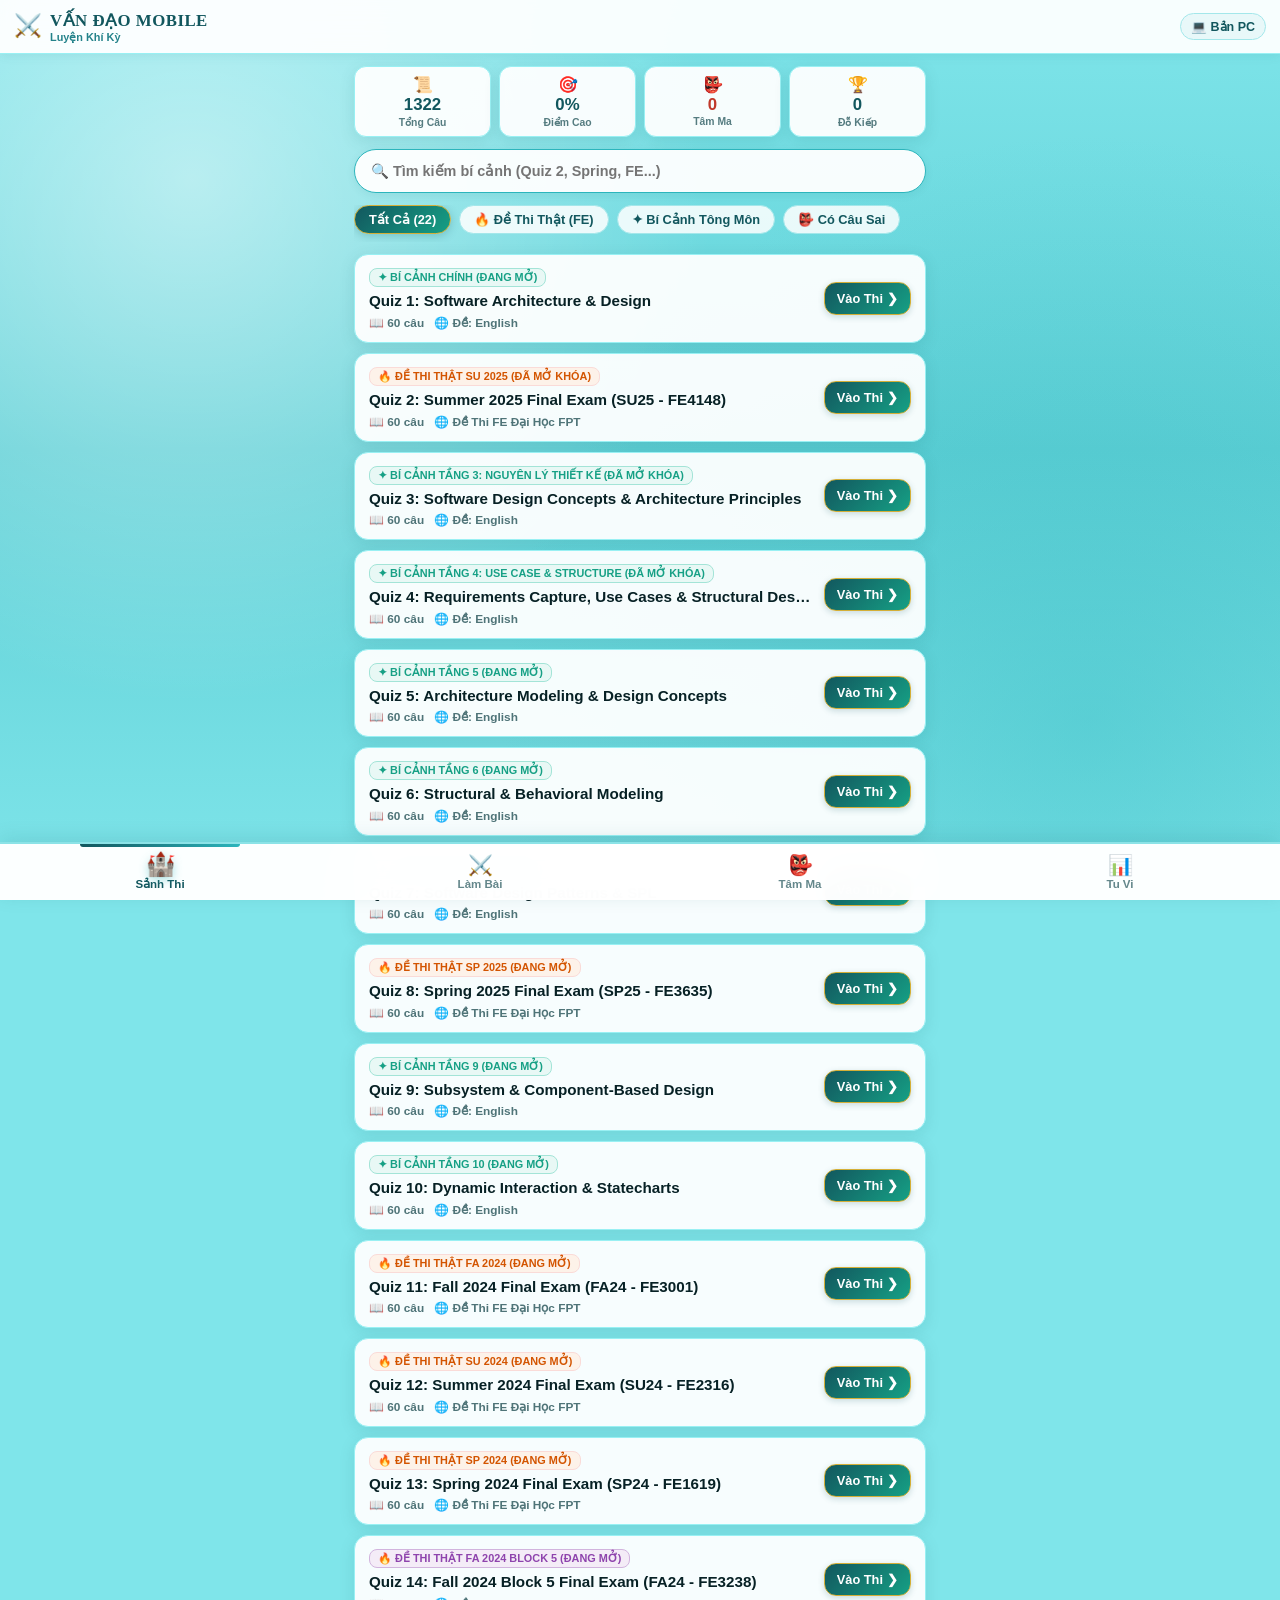
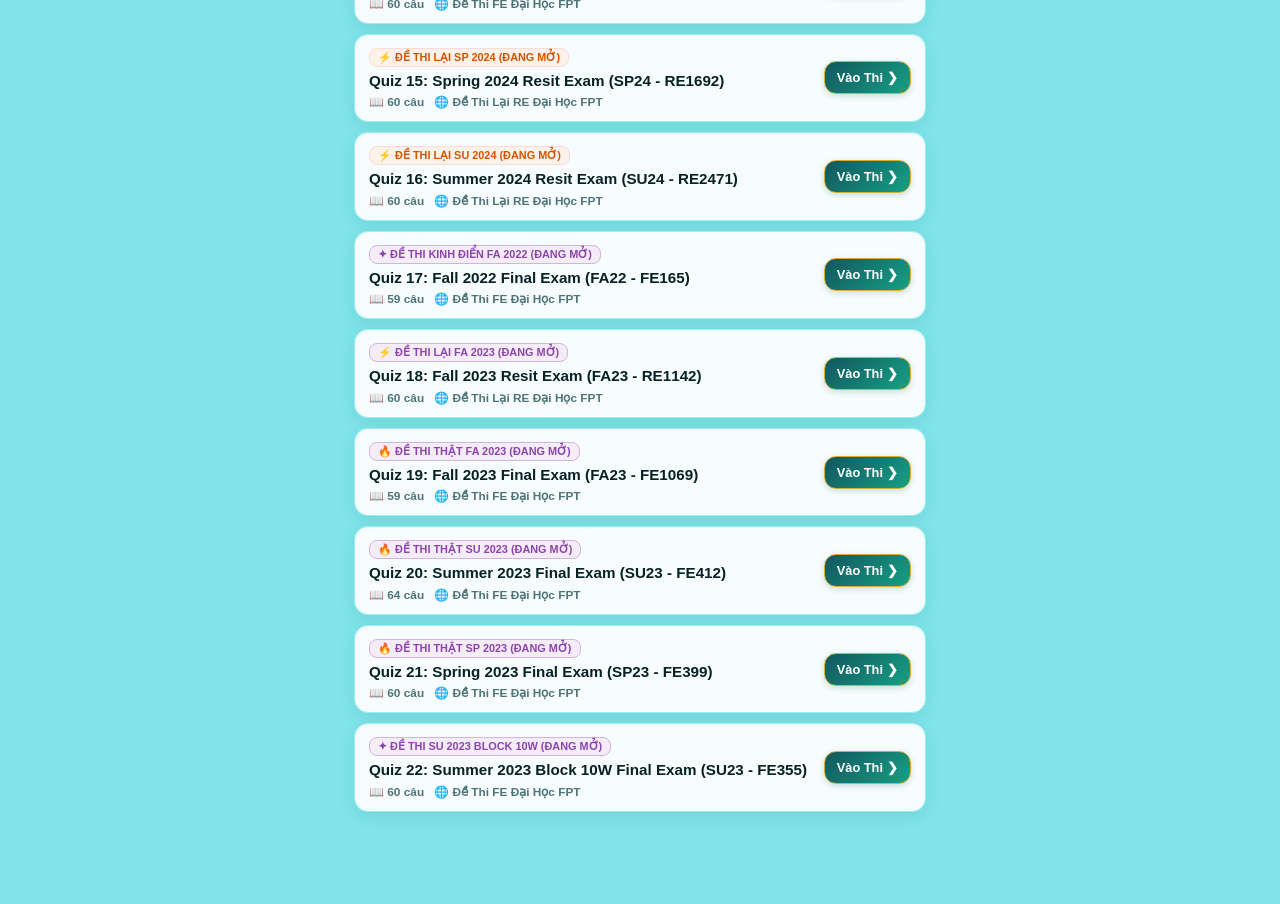
==== mobile.html @ b8ffc0a1 "giao diện cho điện thoại" ====
<!DOCTYPE html>
<html lang="vi">
<head>
  <meta charset="UTF-8">
  <meta name="viewport" content="width=device-width, initial-scale=1.0, maximum-scale=1.0, user-scalable=no, viewport-fit=cover">
  <title>Vấn Đạo Mobile - SWD392 Trắc Nghiệm Tu Tiên</title>
  <link rel="stylesheet" href="mobile.css">
  <link rel="icon" href="data:image/svg+xml,<svg xmlns=%22http://www.w3.org/2000/svg%22 viewBox=%220 0 100 100%22><text y=%22.9em%22 font-size=%2290%22>⚔️</text></svg>">
  <meta name="theme-color" content="#12575e">
  <meta name="apple-mobile-web-app-capable" content="yes">
  <meta name="apple-mobile-web-app-status-bar-style" content="black-translucent">
</head>
<body class="mobile-body">

  <!-- TOP APP BAR -->
  <header class="m-app-bar">
    <div class="m-brand">
      <span class="m-brand-icon">⚔️</span>
      <div>
        <div class="m-brand-text">VẤN ĐẠO MOBILE</div>
        <div class="m-brand-sub" id="m-header-realm">Luyện Khí Kỳ</div>
      </div>
    </div>
    <div class="m-app-actions">
      <a href="index.html" class="m-btn-mini" title="Chuyển sang giao diện máy tính">
        <span>💻</span> Bản PC
      </a>
    </div>
  </header>

  <!-- MAIN CONTAINER -->
  <main class="m-main-container">

    <!-- ===================================================================
         VIEW 1: SẢNH BÍ CẢNH (LOBBY VIEW)
         =================================================================== -->
    <section class="m-view-section active" id="view-lobby">
      
      <!-- Mini Stats Strip -->
      <div class="m-stats-strip">
        <div class="m-stat-chip">
          <div class="m-stat-chip-icon">📜</div>
          <div class="m-stat-chip-val" id="m-stat-total">1322</div>
          <div class="m-stat-chip-lbl">Tổng Câu</div>
        </div>
        <div class="m-stat-chip">
          <div class="m-stat-chip-icon">🎯</div>
          <div class="m-stat-chip-val" id="m-stat-score">0%</div>
          <div class="m-stat-chip-lbl">Điểm Cao</div>
        </div>
        <div class="m-stat-chip">
          <div class="m-stat-chip-icon">👺</div>
          <div class="m-stat-chip-val" id="m-stat-wrong" style="color: #c0392b;">0</div>
          <div class="m-stat-chip-lbl">Tâm Ma</div>
        </div>
        <div class="m-stat-chip">
          <div class="m-stat-chip-icon">🏆</div>
          <div class="m-stat-chip-val" id="m-stat-times">0</div>
          <div class="m-stat-chip-lbl">Đỗ Kiếp</div>
        </div>
      </div>

      <!-- Instant Search Box -->
      <div class="m-search-wrap">
        <input type="search" class="m-search-input" id="m-search-input" placeholder="🔍 Tìm kiếm bí cảnh (Quiz 2, Spring, FE...)">
        <button class="m-search-clear" id="m-search-clear">✕</button>
      </div>

      <!-- Category Filter Chips -->
      <div class="m-filter-chips">
        <button class="m-chip-btn active" data-filter="all">Tất Cả (22)</button>
        <button class="m-chip-btn" data-filter="fe">🔥 Đề Thi Thật (FE)</button>
        <button class="m-chip-btn" data-filter="sect">✦ Bí Cảnh Tông Môn</button>
        <button class="m-chip-btn" data-filter="wrong">👺 Có Câu Sai</button>
      </div>

      <!-- Compact Quiz List Container -->
      <div class="m-quiz-list" id="m-quiz-items-container">
        <!-- Rendered dynamically by mobile_engine.js -->
      </div>

    </section>


    <!-- ===================================================================
         VIEW 2: MÀN HÌNH LÀM BÀI (QUIZ PLAYER)
         =================================================================== -->
    <section class="m-view-section" id="view-quiz">
      
      <!-- Top Status Header -->
      <div class="m-quiz-header">
        <div class="m-quiz-header-top">
          <div class="m-quiz-index" id="m-q-index">
            <span>⚔️</span> Câu 1 / 60
          </div>
          <div style="display: flex; gap: 6px; align-items: center;">
            <span class="m-quiz-timer-pill" id="m-quiz-timer">⏱️ 60:00</span>
            <span class="m-quiz-mode-pill" id="m-quiz-mode-pill">🗡️ Luyện Tập</span>
          </div>
        </div>
        <!-- Progress Bar -->
        <div class="m-progress-wrap">
          <div class="m-progress-fill" id="m-progress-fill"></div>
        </div>
      </div>

      <!-- Tools Bar -->
      <div class="m-question-tools">
        <div class="m-topic-badge" id="m-q-topic">Software Architecture</div>
        <div class="m-tool-actions">
          <button class="m-tool-btn" id="m-btn-flag" onclick="window.toggleMobileFlag()">🚩 Lưu Ý</button>
          <button class="m-tool-btn" id="m-btn-save-wrong" onclick="window.toggleMobileSaveWrong()">👺 Lưu Tâm Ma</button>
          <button class="m-tool-btn" id="m-btn-orig" onclick="window.toggleMobileOrig()" style="display: none;">🖼️ Ảnh</button>
        </div>
      </div>

      <!-- Question Text Card -->
      <div class="m-question-card">
        <div class="m-question-text" id="m-question-text">
          Đang tải dữ liệu câu hỏi thí luyện...
        </div>
        <div class="m-orig-box" id="m-orig-box">
          <img src="" id="m-orig-img" alt="Ảnh đề bài gốc">
        </div>
      </div>

      <!-- Options List -->
      <div class="m-options-list" id="m-options-container">
        <!-- Populated dynamically -->
      </div>

      <!-- Hint Accordion -->
      <div class="m-accordion-card">
        <button class="m-accordion-btn" onclick="window.toggleMobileHint()">
          <span>💡 Tiên Nhân Chỉ Điểm (Gợi Ý)</span>
          <span>▼</span>
        </button>
        <div class="m-accordion-content" id="m-hint-content">
          <p id="m-hint-text">Gợi ý tu luyện sẽ hiển thị tại đây.</p>
        </div>
      </div>

      <!-- Explanation Box -->
      <div class="m-explanation-box" id="m-explanation-box">
        <div class="m-exp-header">
          <strong style="color: var(--m-primary); font-size: 0.9rem;">📜 Tâm Pháp Luận Giải</strong>
          <span class="m-exp-tag correct" id="m-exp-result-tag">✓ Chính Xác</span>
        </div>
        <div style="font-size: 0.88rem; line-height: 1.5; color: #12575e; margin-bottom: 8px;">
          <strong>Tóm tắt:</strong> <span id="m-exp-summary"></span>
        </div>
        <div style="font-size: 0.82rem; color: #333; margin-bottom: 6px;">
          <strong>Khái niệm cốt lõi:</strong> <span id="m-exp-core"></span>
        </div>
        <div style="font-size: 0.82rem; color: #1e8449; margin-bottom: 6px;">
          <strong>Vì sao đúng:</strong> <span id="m-exp-why-correct"></span>
        </div>
        <div style="font-size: 0.82rem; color: #c0392b; margin-top: 8px; border-top: 1px dashed #fadbd8; padding-top: 6px;">
          <strong>Phân tích phương án sai:</strong>
          <div id="m-exp-wrong-breakdown" style="margin-top: 4px;"></div>
        </div>
      </div>

      <!-- Bottom Nav inside Quiz -->
      <div class="m-quiz-bottom-bar">
        <button class="m-btn-nav" id="m-btn-prev" onclick="window.mobilePrevQuestion()">
          ❮ Trước
        </button>
        <button class="m-btn-nav m-btn-palette" id="m-btn-palette-open" onclick="window.openPaletteSheet()">
          🧭 1/60
        </button>
        <button class="m-btn-nav primary" id="m-btn-next" onclick="window.mobileNextQuestion()">
          Tiếp ❯
        </button>
      </div>

    </section>


    <!-- ===================================================================
         VIEW 3: TÂM MA LỤC (WRONG QUESTIONS HUB)
         =================================================================== -->
    <section class="m-view-section" id="view-wrong">
      
      <div class="m-wrong-hero">
        <div class="m-wrong-hero-top">
          <div style="font-size: 1.05rem; font-weight: 900; color: #c0392b; display: flex; align-items: center; gap: 6px;">
            <span>👺</span> TÂM MA LỤC
          </div>
          <span class="m-wrong-count-tag" id="m-wrong-tab-count">0 câu</span>
        </div>
        <p style="font-size: 0.82rem; color: #641e16; line-height: 1.45; margin-bottom: 12px;">
          Nơi lưu giữ các câu hỏi Đạo hữu từng trả lời sai. Hãy luyện tập lại để hóa giải tâm ma trước ngày vượt ải FE!
        </p>
        <div class="m-wrong-actions-strip">
          <button class="m-btn-nav primary" style="background: linear-gradient(135deg, #c0392b, #962d22); border-color: #f5b7b1; font-size: 0.82rem;" onclick="window.startWrongReviewMobile()">
            🗡️ Luyện Lại Câu Sai
          </button>
          <button class="m-btn-nav" style="border-color: #fadbd8; color: #c0392b; font-size: 0.82rem; flex: 0.8;" onclick="window.clearAllWrongMobile()">
            🗑️ Làm Mới
          </button>
        </div>
      </div>

      <!-- Wrong Questions List -->
      <div id="m-wrong-cards-list">
        <!-- Populated dynamically -->
      </div>

    </section>


    <!-- ===================================================================
         VIEW 4: TU VI & CÀI ĐẶT (PROFILE VIEW)
         =================================================================== -->
    <section class="m-view-section" id="view-profile">
      
      <!-- Realm Card -->
      <div class="m-profile-card">
        <div class="m-realm-icon">⚡</div>
        <div class="m-realm-name" id="m-profile-realm-name">Luyện Khí Kỳ</div>
        <p style="font-size: 0.85rem; color: #5a7b7e; margin-top: 4px;" id="m-profile-realm-desc">
          Mới bước chân vào tiên đạo SWD392
        </p>
        <div style="display: flex; justify-content: center; gap: 20px; margin-top: 14px; border-top: 1px dashed rgba(212, 175, 55, 0.4); padding-top: 12px;">
          <div>
            <div style="font-size: 1.25rem; font-weight: 900; color: var(--m-primary);" id="m-profile-highest-score">0%</div>
            <div style="font-size: 0.72rem; color: #7f8c8d; font-weight: 700;">TỶ LỆ CAO NHẤT</div>
          </div>
          <div>
            <div style="font-size: 1.25rem; font-weight: 900; color: var(--m-primary);" id="m-profile-times">0</div>
            <div style="font-size: 0.72rem; color: #7f8c8d; font-weight: 700;">SỐ LẦN ĐỖ KIẾP</div>
          </div>
        </div>
      </div>

      <!-- Settings Card -->
      <div class="m-settings-card">
        <div style="font-weight: 800; font-size: 0.95rem; color: var(--m-primary-dark); margin-bottom: 8px;">
          ⚙️ Tiên Âm & Cài Đặt
        </div>

        <div class="m-setting-row">
          <div class="m-setting-label">🎵 Nhạc Nền Lan Đình Tự</div>
          <label class="m-switch">
            <input type="checkbox" id="m-toggle-bgm" onchange="window.toggleMobileBgm(this)">
            <span class="m-slider"></span>
          </label>
        </div>

        <div class="m-setting-row">
          <div class="m-setting-label">⚔️ Âm Hiệu Kiếm Khí & Keng</div>
          <label class="m-switch">
            <input type="checkbox" id="m-toggle-sfx" checked onchange="window.toggleMobileSfx(this)">
            <span class="m-slider"></span>
          </label>
        </div>

        <div class="m-setting-row">
          <div class="m-setting-label">💻 Chuyển Giao Diện Máy Tính</div>
          <a href="index.html" class="m-btn-mini" style="text-decoration: none;">
            Mở Bản PC ➔
          </a>
        </div>
      </div>

      <div style="text-align: center; padding: 16px 10px; font-size: 0.76rem; color: #64878b;">
        VẤN ĐẠO KIẾM CÁC • SWD392 QUIZ TU TIÊN<br>
        22 Bí Cảnh • 1322 Câu Hỏi Chuẩn COMET & UML Diagrams
      </div>

    </section>

  </main>


  <!-- ===================================================================
       BOTTOM APP NAVIGATION BAR (THANH ĐIỀU HƯỚNG ĐÁY)
       =================================================================== -->
  <nav class="m-bottom-nav">
    <button class="m-nav-item active" data-tab="lobby" onclick="window.switchTab('lobby')">
      <span class="m-nav-icon">🏰</span>
      <span class="m-nav-label">Sảnh Thi</span>
    </button>
    <button class="m-nav-item" data-tab="quiz" onclick="window.switchTab('quiz')">
      <span class="m-nav-icon">⚔️</span>
      <span class="m-nav-label">Làm Bài</span>
    </button>
    <button class="m-nav-item" data-tab="wrong" onclick="window.switchTab('wrong')">
      <span class="m-nav-icon">👺</span>
      <span class="m-nav-label">Tâm Ma</span>
      <span class="m-nav-badge m-nav-badge-wrong" style="display: none;">0</span>
    </button>
    <button class="m-nav-item" data-tab="profile" onclick="window.switchTab('profile')">
      <span class="m-nav-icon">📊</span>
      <span class="m-nav-label">Tu Vi</span>
    </button>
  </nav>


  <!-- ===================================================================
       DRAWER 1: ACTION SHEET (CHỌN CHẾ ĐỘ THI)
       =================================================================== -->
  <div class="m-sheet-overlay" id="sheet-quiz-action" onclick="if(event.target===this) window.closeSheet('sheet-quiz-action')">
    <div class="m-bottom-sheet">
      <div class="m-sheet-handle"></div>
      <div class="m-sheet-header">
        <div class="m-sheet-title" id="sheet-quiz-title">Quiz Title</div>
        <button class="m-sheet-close" onclick="window.closeSheet('sheet-quiz-action')">✕</button>
      </div>
      <p style="font-size: 0.85rem; color: #557c80; line-height: 1.45;" id="sheet-quiz-desc">
        Mô tả bí cảnh
      </p>

      <div class="m-action-btn-list">
        <button class="m-action-btn practice" onclick="window.startMobileQuiz('practice')">
          <span>🗡️ Tự Do Ngộ Đạo</span>
          <small style="color: #16a085;">Gợi ý & giải thích ➔</small>
        </button>
        <button class="m-action-btn exam" onclick="window.startMobileQuiz('exam')">
          <span>⏳ Thi Thử Tông Môn</span>
          <small style="color: #d4af37;">Bấm giờ 60p ➔</small>
        </button>
        <button class="m-action-btn answers" onclick="window.startMobileQuiz('answers')">
          <span>👁️ Xem Trước Toàn Bộ Đáp Án</span>
          <small style="color: #2cb5bc;">Tra cứu bí kíp ➔</small>
        </button>
      </div>
    </div>
  </div>


  <!-- ===================================================================
       DRAWER 2: BÁT QUÁI TRẬN ĐỒ (QUESTION PALETTE SHEET)
       =================================================================== -->
  <div class="m-sheet-overlay" id="sheet-palette" onclick="if(event.target===this) window.closeSheet('sheet-palette')">
    <div class="m-bottom-sheet">
      <div class="m-sheet-handle"></div>
      <div class="m-sheet-header">
        <div class="m-sheet-title">🧭 Bát Quái Trận Đồ (Chọn Câu)</div>
        <button class="m-sheet-close" onclick="window.closeSheet('sheet-palette')">✕</button>
      </div>
      
      <div style="display: flex; gap: 8px; justify-content: center; font-size: 0.74rem; font-weight: 700; margin-bottom: 12px; color: #557c80;">
        <span>🟢 Đúng</span> • <span>🔴 Sai</span> • <span>🔵 Đã chọn</span> • <span>🟠 Lưu ý</span>
      </div>

      <div class="m-palette-grid" id="m-palette-grid">
        <!-- Numbered buttons populated dynamically -->
      </div>

      <button class="m-btn-nav submit-btn" style="width: 100%; height: 48px; border-radius: 24px;" onclick="window.closeSheet('sheet-palette'); if(confirm('Đạo hữu có chắc chắn nộp bài thi?')) finishMobileQuiz();">
        ⚔️ Nộp Bài Thí Luyện
      </button>
    </div>
  </div>


  <!-- ===================================================================
       DRAWER 3: BẢNG VÀNG THÀNH TÍCH (RESULT SHEET)
       =================================================================== -->
  <div class="m-sheet-overlay" id="sheet-result" onclick="if(event.target===this) window.closeSheet('sheet-result')">
    <div class="m-bottom-sheet" style="text-align: center;">
      <div class="m-sheet-handle"></div>
      <div style="font-size: 2.2rem; margin-bottom: 4px;">🎉</div>
      <div class="m-sheet-title" style="font-size: 1.3rem;">BẢNG VÀNG ĐỖ KIẾP</div>
      
      <div style="margin: 16px auto; width: 110px; height: 110px; border-radius: 50%; background: linear-gradient(135deg, #e8f8f5, #d1f2eb); border: 3px solid #16a085; display: flex; flex-direction: column; justify-content: center; align-items: center; box-shadow: 0 4px 16px rgba(22, 160, 133, 0.3);">
        <div style="font-size: 1.8rem; font-weight: 900; color: #0e6251;" id="m-result-score-val">100%</div>
        <div style="font-size: 0.72rem; font-weight: 800; color: #16a085;">TỶ LỆ ĐÚNG</div>
      </div>

      <div style="font-size: 1.05rem; font-weight: 800; color: var(--m-primary-dark); margin-bottom: 4px;" id="m-result-score-text">
        Đúng 60 / 60 câu
      </div>
      <div style="font-size: 0.95rem; font-weight: 900; color: #d4af37;" id="m-result-realm-title">
        Độ Kiếp Phi Thăng
      </div>
      <p style="font-size: 0.82rem; color: #557c80; margin: 6px auto 16px; max-width: 320px;" id="m-result-realm-desc">
        Chúc mừng Đạo hữu đã thông hiểu đạo pháp!
      </p>

      <div style="display: flex; gap: 8px;">
        <button class="m-btn-nav primary" onclick="window.closeSheet('sheet-result'); launchQuiz(activeQuizId, activeMode);">
          🔄 Thi Lại
        </button>
        <button class="m-btn-nav" onclick="window.closeSheet('sheet-result'); switchTab('lobby');">
          🏰 Về Sảnh
        </button>
      </div>
    </div>
  </div>


  <!-- SCRIPTS & DATA LOADING -->
  <script src="sword_audio.js"></script>
  <script src="wrong_manager.js"></script>
  <script src="quiz_catalog.js"></script>
  
  <!-- All 22 Quiz Data -->
  <script src="quiz1_data.js"></script>
  <script src="quiz2_data.js"></script>
  <script src="quiz3_data.js"></script>
  <script src="quiz4_data.js"></script>
  <script src="quiz5_data.js"></script>
  <script src="quiz6_data.js"></script>
  <script src="quiz7_data.js"></script>
  <script src="quiz8_data.js"></script>
  <script src="quiz9_data.js"></script>
  <script src="quiz10_data.js"></script>
  <script src="quiz11_data.js"></script>
  <script src="quiz12_data.js"></script>
  <script src="quiz13_data.js"></script>
  <script src="quiz14_data.js"></script>
  <script src="quiz15_data.js"></script>
  <script src="quiz16_data.js"></script>
  <script src="quiz17_data.js"></script>
  <script src="quiz18_data.js"></script>
  <script src="quiz19_data.js"></script>
  <script src="quiz20_data.js"></script>
  <script src="quiz21_data.js"></script>
  <script src="quiz22_data.js"></script>

  <!-- Mobile Engine -->
  <script src="mobile_engine.js"></script>

</body>
</html>
---- mobile.css ----
/* ===================================================================
   VẤN ĐẠO KIẾM CÁC - GIAO DIỆN MOBILE CHUYÊN BIỆT (MOBILE NATIVE-LIKE UI)
   Tối ưu hóa ngón tay cái, tinh gọn, siêu mượt, chuẩn PWA UX
   =================================================================== */

:root {
  --m-primary: #12575e;
  --m-primary-light: #2cb5bc;
  --m-primary-dark: #072125;
  --m-accent-gold: #d4af37;
  --m-jade: #16a085;
  --m-wrong: #e74c3c;
  --m-wrong-bg: #fff5f5;
  --m-correct: #27ae60;
  --m-correct-bg: #f0faf5;
  --m-card-bg: rgba(255, 255, 255, 0.94);
  --m-card-border: #99f0f3;
  --m-shadow: 0 4px 16px rgba(18, 87, 94, 0.12);
  --m-safe-bottom: max(12px, env(safe-area-inset-bottom));
}

* {
  box-sizing: border-box;
  margin: 0;
  padding: 0;
  -webkit-tap-highlight-color: transparent;
}

body.mobile-body {
  font-family: -apple-system, BlinkMacSystemFont, "Segoe UI", Roboto, "Helvetica Neue", Arial, sans-serif;
  background: #7FE5EA;
  background-image: 
    radial-gradient(circle at 15% 20%, rgba(255, 255, 255, 0.5) 0%, transparent 40%),
    radial-gradient(circle at 85% 80%, rgba(44, 181, 188, 0.35) 0%, transparent 45%),
    linear-gradient(180deg, #7FE5EA 0%, #5fd0d6 50%, #7FE5EA 100%);
  background-attachment: fixed;
  color: #0d2b30;
  min-height: 100vh;
  padding-bottom: 80px; /* Chừa chỗ cho Bottom Nav */
  user-select: none;
  -webkit-user-select: none;
  overflow-x: hidden;
}

/* ===================================================================
   TOP APP BAR (THANH TIÊU ĐỀ MOBILE)
   =================================================================== */
.m-app-bar {
  position: sticky;
  top: 0;
  left: 0;
  right: 0;
  height: 54px;
  background: rgba(255, 255, 255, 0.94);
  backdrop-filter: blur(14px);
  -webkit-backdrop-filter: blur(14px);
  border-bottom: 1.5px solid var(--m-card-border);
  display: flex;
  justify-content: space-between;
  align-items: center;
  padding: 0 14px;
  z-index: 900;
  box-shadow: 0 2px 10px rgba(18, 87, 94, 0.08);
}

.m-brand {
  display: flex;
  align-items: center;
  gap: 8px;
}

.m-brand-icon {
  font-size: 1.4rem;
  line-height: 1;
}

.m-brand-text {
  font-family: "Georgia", serif;
  font-size: 1.05rem;
  font-weight: 800;
  color: var(--m-primary);
  letter-spacing: 0.5px;
}

.m-brand-sub {
  font-size: 0.68rem;
  color: #24828a;
  font-weight: 700;
}

.m-app-actions {
  display: flex;
  align-items: center;
  gap: 8px;
}

.m-btn-mini {
  background: #e8f8f9;
  border: 1px solid #a3e7ea;
  border-radius: 20px;
  padding: 5px 10px;
  font-size: 0.78rem;
  font-weight: 700;
  color: var(--m-primary);
  display: inline-flex;
  align-items: center;
  gap: 4px;
  cursor: pointer;
  text-decoration: none;
}

.m-btn-mini:active {
  transform: scale(0.96);
  background: #d1f2f4;
}

/* ===================================================================
   BOTTOM APP NAVIGATION (THANH ĐIỀU HƯỚNG ĐÁY)
   =================================================================== */
.m-bottom-nav {
  position: fixed;
  bottom: 0;
  left: 0;
  right: 0;
  height: calc(58px + env(safe-area-inset-bottom, 0px));
  padding-bottom: env(safe-area-inset-bottom, 0px);
  background: rgba(255, 255, 255, 0.98);
  backdrop-filter: blur(16px);
  -webkit-backdrop-filter: blur(16px);
  border-top: 2px solid #8be3e7;
  display: grid;
  grid-template-columns: repeat(4, 1fr);
  z-index: 1000;
  box-shadow: 0 -4px 18px rgba(18, 87, 94, 0.12);
}

.m-nav-item {
  display: flex;
  flex-direction: column;
  justify-content: center;
  align-items: center;
  gap: 3px;
  background: none;
  border: none;
  color: #64878b;
  font-size: 0.72rem;
  font-weight: 700;
  cursor: pointer;
  transition: all 0.2s ease;
  position: relative;
  text-decoration: none;
}

.m-nav-item .m-nav-icon {
  font-size: 1.25rem;
  line-height: 1;
  transition: transform 0.2s ease;
}

.m-nav-item.active {
  color: var(--m-primary);
}

.m-nav-item.active .m-nav-icon {
  transform: scale(1.18);
  filter: drop-shadow(0 2px 4px rgba(44, 181, 188, 0.4));
}

.m-nav-item.active::after {
  content: "";
  position: absolute;
  top: 0;
  left: 25%;
  right: 25%;
  height: 3px;
  background: linear-gradient(90deg, #12575e, #2cb5bc);
  border-radius: 0 0 3px 3px;
}

.m-nav-badge {
  position: absolute;
  top: 4px;
  right: calc(50% - 18px);
  background: var(--m-wrong);
  color: #fff;
  font-size: 0.65rem;
  font-weight: 900;
  padding: 1px 5px;
  border-radius: 10px;
  line-height: 1.2;
}

/* ===================================================================
   MAIN CONTENT WRAPPER & TAB SWITCHING
   =================================================================== */
.m-main-container {
  padding: 12px 14px;
  max-width: 600px;
  margin: 0 auto;
}

.m-view-section {
  display: none;
}

.m-view-section.active {
  display: block;
  animation: mFadeIn 0.25s ease-out;
}

@keyframes mFadeIn {
  from { opacity: 0; transform: translateY(6px); }
  to { opacity: 1; transform: translateY(0); }
}

/* ===================================================================
   TAB 1: SẢNH BÍ CẢNH (LOBBY VIEW)
   =================================================================== */

/* Mini Stats Carousel / Board */
.m-stats-strip {
  display: grid;
  grid-template-columns: repeat(4, 1fr);
  gap: 8px;
  margin-bottom: 12px;
}

.m-stat-chip {
  background: var(--m-card-bg);
  border: 1.5px solid var(--m-card-border);
  border-radius: 12px;
  padding: 8px 4px;
  text-align: center;
  box-shadow: var(--m-shadow);
}

.m-stat-chip-icon {
  font-size: 1rem;
  margin-bottom: 2px;
}

.m-stat-chip-val {
  font-size: 1.05rem;
  font-weight: 900;
  color: var(--m-primary);
  line-height: 1.1;
}

.m-stat-chip-lbl {
  font-size: 0.65rem;
  font-weight: 700;
  color: #557c80;
  margin-top: 2px;
}

/* Instant Search Input */
.m-search-wrap {
  position: relative;
  margin-bottom: 12px;
}

.m-search-input {
  width: 100%;
  height: 44px;
  background: rgba(255, 255, 255, 0.95);
  border: 1.5px solid var(--m-primary-light);
  border-radius: 22px;
  padding: 0 40px 0 16px;
  font-size: 0.9rem;
  color: var(--m-primary-dark);
  font-weight: 600;
  outline: none;
  box-shadow: 0 2px 8px rgba(18, 87, 94, 0.08);
  transition: all 0.2s ease;
}

.m-search-input:focus {
  border-color: var(--m-primary);
  box-shadow: 0 0 12px rgba(44, 181, 188, 0.35);
  background: #fff;
}

.m-search-clear {
  position: absolute;
  right: 12px;
  top: 50%;
  transform: translateY(-50%);
  background: none;
  border: none;
  font-size: 1.1rem;
  color: #88a7aa;
  cursor: pointer;
  display: none;
}

/* Horizontal Filter Chips */
.m-filter-chips {
  display: flex;
  gap: 8px;
  overflow-x: auto;
  padding-bottom: 8px;
  margin-bottom: 12px;
  scrollbar-width: none;
  -webkit-overflow-scrolling: touch;
}

.m-filter-chips::-webkit-scrollbar {
  display: none;
}

.m-chip-btn {
  white-space: nowrap;
  background: rgba(255, 255, 255, 0.85);
  border: 1.5px solid #a3e7ea;
  border-radius: 18px;
  padding: 6px 14px;
  font-size: 0.8rem;
  font-weight: 800;
  color: var(--m-primary);
  cursor: pointer;
  transition: all 0.2s ease;
  flex-shrink: 0;
}

.m-chip-btn.active {
  background: linear-gradient(135deg, #12575e, #16a085);
  color: #fff;
  border-color: var(--m-accent-gold);
  box-shadow: 0 2px 8px rgba(18, 87, 94, 0.25);
}

/* Compact Quiz List */
.m-quiz-list {
  display: flex;
  flex-direction: column;
  gap: 10px;
}

.m-quiz-item {
  background: var(--m-card-bg);
  border: 1.5px solid var(--m-card-border);
  border-radius: 14px;
  padding: 12px 14px;
  display: flex;
  justify-content: space-between;
  align-items: center;
  gap: 10px;
  box-shadow: var(--m-shadow);
  cursor: pointer;
  transition: all 0.2s ease;
}

.m-quiz-item:active {
  transform: scale(0.985);
  background: #f4fbfb;
}

.m-quiz-item-left {
  flex: 1;
  min-width: 0;
}

.m-quiz-item-badge {
  display: inline-flex;
  align-items: center;
  gap: 4px;
  font-size: 0.68rem;
  font-weight: 800;
  padding: 2px 8px;
  border-radius: 8px;
  margin-bottom: 4px;
}

.m-quiz-item-badge.orange {
  background: #fdf2e9;
  color: #d35400;
  border: 1px solid #fadbd8;
}

.m-quiz-item-badge.teal {
  background: #e8f8f5;
  color: #16a085;
  border: 1px solid #a3e4d7;
}

.m-quiz-item-badge.purple {
  background: #f4ecf7;
  color: #8e44ad;
  border: 1px solid #d2b4de;
}

.m-quiz-item-title {
  font-size: 0.95rem;
  font-weight: 800;
  color: var(--m-primary-dark);
  line-height: 1.35;
  margin-bottom: 4px;
  white-space: nowrap;
  overflow: hidden;
  text-overflow: ellipsis;
}

.m-quiz-item-meta {
  display: flex;
  align-items: center;
  gap: 10px;
  font-size: 0.74rem;
  color: #4f7478;
  font-weight: 700;
}

.m-quiz-item-btn {
  background: linear-gradient(135deg, #12575e, #16a085);
  color: #fff;
  border: 1px solid var(--m-accent-gold);
  border-radius: 12px;
  padding: 8px 12px;
  font-size: 0.8rem;
  font-weight: 800;
  white-space: nowrap;
  display: flex;
  align-items: center;
  gap: 4px;
  box-shadow: 0 2px 6px rgba(18, 87, 94, 0.2);
}

/* ===================================================================
   TAB 2: MÀN HÌNH LÀM BÀI (MOBILE QUIZ PLAYER)
   =================================================================== */

/* Top Player Status */
.m-quiz-header {
  background: var(--m-card-bg);
  border: 1.5px solid var(--m-card-border);
  border-radius: 14px;
  padding: 10px 14px;
  margin-bottom: 12px;
  box-shadow: var(--m-shadow);
}

.m-quiz-header-top {
  display: flex;
  justify-content: space-between;
  align-items: center;
  margin-bottom: 8px;
}

.m-quiz-index {
  font-size: 0.92rem;
  font-weight: 800;
  color: var(--m-primary-dark);
  display: flex;
  align-items: center;
  gap: 5px;
}

.m-quiz-timer-pill {
  background: #fdf2e9;
  border: 1px solid #e67e22;
  color: #d35400;
  padding: 3px 8px;
  border-radius: 12px;
  font-size: 0.8rem;
  font-weight: 900;
  display: none;
}

.m-quiz-mode-pill {
  background: #e8f8f5;
  border: 1px solid #16a085;
  color: #16a085;
  padding: 3px 8px;
  border-radius: 12px;
  font-size: 0.74rem;
  font-weight: 800;
}

/* Smooth Progress Bar */
.m-progress-wrap {
  width: 100%;
  height: 6px;
  background: #c7f2f4;
  border-radius: 3px;
  overflow: hidden;
}

.m-progress-fill {
  height: 100%;
  width: 0%;
  background: linear-gradient(90deg, #16a085, #2ecc71);
  border-radius: 3px;
  transition: width 0.3s ease;
}

/* Question Action Toolbar */
.m-question-tools {
  display: flex;
  justify-content: space-between;
  align-items: center;
  margin-bottom: 10px;
}

.m-topic-badge {
  font-size: 0.74rem;
  font-weight: 700;
  color: #1b636a;
  background: rgba(44, 181, 188, 0.15);
  padding: 3px 8px;
  border-radius: 8px;
  max-width: 170px;
  white-space: nowrap;
  overflow: hidden;
  text-overflow: ellipsis;
}

.m-tool-actions {
  display: flex;
  gap: 6px;
}

.m-tool-btn {
  background: #fff;
  border: 1px solid #b2e8eb;
  border-radius: 10px;
  padding: 5px 9px;
  font-size: 0.75rem;
  font-weight: 700;
  color: var(--m-primary);
  display: inline-flex;
  align-items: center;
  gap: 4px;
  cursor: pointer;
}

.m-tool-btn.active {
  background: #fff2e0;
  border-color: #f39c12;
  color: #d35400;
}

/* Question Box */
.m-question-card {
  background: var(--m-card-bg);
  border: 2px solid var(--m-card-border);
  border-radius: 16px;
  padding: 16px 14px;
  margin-bottom: 12px;
  box-shadow: var(--m-shadow);
}

.m-question-text {
  font-size: 1.02rem;
  font-weight: 700;
  line-height: 1.52;
  color: #072125;
}

/* Original Image Box */
.m-orig-box {
  display: none;
  margin-top: 10px;
  text-align: center;
}

.m-orig-box.show {
  display: block;
}

.m-orig-box img {
  max-width: 100%;
  border-radius: 10px;
  border: 1.5px solid #2cb5bc;
}

/* Options List */
.m-options-list {
  display: flex;
  flex-direction: column;
  gap: 9px;
  margin-bottom: 14px;
}

.m-option-item {
  background: rgba(255, 255, 255, 0.95);
  border: 2px solid #bcebf0;
  border-radius: 14px;
  padding: 12px 14px;
  display: flex;
  align-items: center;
  gap: 10px;
  min-height: 52px;
  cursor: pointer;
  transition: all 0.18s ease;
  position: relative;
  box-shadow: 0 2px 8px rgba(18, 87, 94, 0.06);
}

.m-option-item:active:not(.disabled) {
  transform: scale(0.98);
  background: #e8f9fa;
}

.m-option-key {
  width: 32px;
  height: 32px;
  border-radius: 50%;
  background: #e6f7f8;
  border: 1.5px solid #2cb5bc;
  color: var(--m-primary);
  font-weight: 900;
  font-size: 0.88rem;
  display: flex;
  justify-content: center;
  align-items: center;
  flex-shrink: 0;
}

.m-option-text {
  flex: 1;
  font-size: 0.92rem;
  font-weight: 700;
  color: #072125;
  line-height: 1.45;
}

/* Option States */
.m-option-item.selected {
  background: linear-gradient(135deg, #e8f8f5, #d1f2eb) !important;
  border-color: #16a085 !important;
  box-shadow: 0 0 12px rgba(22, 160, 133, 0.35) !important;
}

.m-option-item.selected .m-option-key {
  background: #16a085 !important;
  color: #fff !important;
  border-color: var(--m-accent-gold) !important;
}

.m-option-item.correct {
  background: #eafaf1 !important;
  border-color: #27ae60 !important;
}

.m-option-item.correct .m-option-key {
  background: #27ae60 !important;
  color: #fff !important;
  border-color: #a9dfbf !important;
}

.m-option-item.wrong {
  background: #fdedec !important;
  border-color: #e74c3c !important;
}

.m-option-item.wrong .m-option-key {
  background: #e74c3c !important;
  color: #fff !important;
  border-color: #f5b7b1 !important;
}

.m-opt-badge {
  font-size: 0.72rem;
  font-weight: 800;
  padding: 3px 8px;
  border-radius: 10px;
  white-space: nowrap;
  flex-shrink: 0;
}

.m-opt-badge.selected {
  background: #16a085;
  color: #fff;
}

.m-opt-badge.correct {
  background: #27ae60;
  color: #fff;
}

.m-opt-badge.wrong {
  background: #e74c3c;
  color: #fff;
}

/* Accordions for Hint & Explanation */
.m-accordion-card {
  background: var(--m-card-bg);
  border: 1.5px solid var(--m-card-border);
  border-radius: 12px;
  padding: 10px 14px;
  margin-bottom: 10px;
  box-shadow: var(--m-shadow);
}

.m-accordion-btn {
  width: 100%;
  display: flex;
  justify-content: space-between;
  align-items: center;
  background: none;
  border: none;
  font-size: 0.88rem;
  font-weight: 800;
  color: var(--m-primary);
  cursor: pointer;
  padding: 4px 0;
}

.m-accordion-content {
  display: none;
  padding-top: 8px;
  font-size: 0.88rem;
  line-height: 1.5;
  color: #1a4247;
  border-top: 1px dashed rgba(44, 181, 188, 0.3);
  margin-top: 6px;
}

.m-accordion-content.show {
  display: block;
}

/* Explanation Box */
.m-explanation-box {
  display: none;
  background: #fdfefe;
  border: 2px solid #2ecc71;
  border-radius: 14px;
  padding: 12px 14px;
  margin-bottom: 12px;
  box-shadow: var(--m-shadow);
}

.m-explanation-box.show {
  display: block;
}

.m-exp-header {
  display: flex;
  justify-content: space-between;
  align-items: center;
  margin-bottom: 8px;
  padding-bottom: 6px;
  border-bottom: 1px solid #e0f2f1;
}

.m-exp-tag {
  font-size: 0.8rem;
  font-weight: 800;
  padding: 3px 8px;
  border-radius: 8px;
}

.m-exp-tag.correct {
  background: #e8f8f5;
  color: #1e8449;
}

.m-exp-tag.wrong {
  background: #fdedec;
  color: #c0392b;
}

/* Bottom Action Nav Bar inside Quiz */
.m-quiz-bottom-bar {
  display: flex;
  justify-content: space-between;
  align-items: center;
  gap: 8px;
  margin-top: 14px;
  padding-bottom: 10px;
}

.m-btn-nav {
  flex: 1;
  height: 46px;
  border-radius: 23px;
  border: 1.5px solid var(--m-primary);
  background: #fff;
  color: var(--m-primary);
  font-weight: 800;
  font-size: 0.88rem;
  display: inline-flex;
  justify-content: center;
  align-items: center;
  gap: 6px;
  cursor: pointer;
  box-shadow: 0 2px 8px rgba(18, 87, 94, 0.12);
}

.m-btn-nav:active {
  transform: scale(0.96);
  background: #eaf8f9;
}

.m-btn-nav.primary {
  background: linear-gradient(135deg, #12575e, #16a085);
  color: #fff;
  border-color: var(--m-accent-gold);
}

.m-btn-nav.submit-btn {
  background: linear-gradient(135deg, #c0392b, #962d22);
  color: #fff;
  border-color: #f5b7b1;
}

.m-btn-palette {
  background: #fff8e7;
  border-color: #f39c12;
  color: #b7791f;
  flex: 1.2;
}

/* ===================================================================
   BOTTOM SHEETS & MODALS (DRAWER UX)
   =================================================================== */
.m-sheet-overlay {
  position: fixed;
  top: 0;
  left: 0;
  right: 0;
  bottom: 0;
  background: rgba(0, 0, 0, 0.55);
  backdrop-filter: blur(4px);
  -webkit-backdrop-filter: blur(4px);
  z-index: 1200;
  display: none;
  justify-content: flex-end;
  flex-direction: column;
}

.m-sheet-overlay.show {
  display: flex;
}

.m-bottom-sheet {
  background: #fff;
  border-radius: 22px 22px 0 0;
  padding: 16px 16px max(16px, env(safe-area-inset-bottom));
  max-height: 85vh;
  overflow-y: auto;
  box-shadow: 0 -8px 30px rgba(0, 0, 0, 0.25);
  animation: mSlideUp 0.25s cubic-bezier(0.1, 0.9, 0.2, 1);
}

@keyframes mSlideUp {
  from { transform: translateY(100%); }
  to { transform: translateY(0); }
}

.m-sheet-handle {
  width: 40px;
  height: 5px;
  background: #d5dbdb;
  border-radius: 3px;
  margin: 0 auto 12px;
}

.m-sheet-header {
  display: flex;
  justify-content: space-between;
  align-items: center;
  margin-bottom: 14px;
}

.m-sheet-title {
  font-size: 1.1rem;
  font-weight: 800;
  color: var(--m-primary-dark);
}

.m-sheet-close {
  background: #eef2f3;
  border: none;
  width: 30px;
  height: 30px;
  border-radius: 50%;
  font-size: 1rem;
  font-weight: 800;
  color: #7f8c8d;
  cursor: pointer;
}

/* Action Sheet for Quiz Launch */
.m-action-btn-list {
  display: flex;
  flex-direction: column;
  gap: 10px;
  margin-top: 14px;
}

.m-action-btn {
  height: 50px;
  border-radius: 14px;
  border: 1.5px solid var(--m-primary);
  background: #fff;
  color: var(--m-primary);
  font-size: 0.92rem;
  font-weight: 800;
  display: flex;
  justify-content: space-between;
  align-items: center;
  padding: 0 16px;
  cursor: pointer;
  text-decoration: none;
  box-shadow: 0 2px 8px rgba(18, 87, 94, 0.08);
}

.m-action-btn.practice {
  background: #f0faf9;
  border-color: #16a085;
  color: #0e6251;
}

.m-action-btn.exam {
  background: #fffbf0;
  border-color: #d4af37;
  color: #7d6608;
}

.m-action-btn.answers {
  background: #fdfefe;
  border-color: #2cb5bc;
  color: #12575e;
}

/* Palette Grid inside Sheet */
.m-palette-grid {
  display: grid;
  grid-template-columns: repeat(6, 1fr);
  gap: 8px;
  margin-bottom: 16px;
}

.m-pal-btn {
  height: 42px;
  border-radius: 10px;
  background: #fff;
  border: 1.5px solid #bdc3c7;
  font-size: 0.88rem;
  font-weight: 800;
  color: #2c3e50;
  display: flex;
  justify-content: center;
  align-items: center;
  cursor: pointer;
}

.m-pal-btn.current {
  border-color: var(--m-accent-gold) !important;
  border-width: 2.5px !important;
  box-shadow: 0 0 10px rgba(212, 175, 55, 0.6);
  transform: scale(1.06);
}

.m-pal-btn.correct {
  background: #27ae60;
  color: #fff;
  border-color: #1e8449;
}

.m-pal-btn.wrong {
  background: #e74c3c;
  color: #fff;
  border-color: #c0392b;
}

.m-pal-btn.answered {
  background: #16a085;
  color: #fff;
  border-color: #0e6251;
}

.m-pal-btn.flagged {
  border-color: #f39c12;
  color: #d35400;
  background: #fef5e7;
}

/* ===================================================================
   TAB 3: TÂM MA LỤC (WRONG QUESTIONS VIEW)
   =================================================================== */
.m-wrong-hero {
  background: linear-gradient(135deg, rgba(255, 255, 255, 0.95), rgba(254, 245, 243, 0.95));
  border: 2px solid var(--m-wrong);
  border-radius: 16px;
  padding: 16px 14px;
  margin-bottom: 14px;
  box-shadow: 0 4px 14px rgba(231, 76, 60, 0.15);
}

.m-wrong-hero-top {
  display: flex;
  justify-content: space-between;
  align-items: center;
  margin-bottom: 10px;
}

.m-wrong-count-tag {
  background: var(--m-wrong);
  color: #fff;
  font-size: 0.78rem;
  font-weight: 800;
  padding: 3px 8px;
  border-radius: 12px;
}

.m-wrong-actions-strip {
  display: flex;
  gap: 8px;
}

.m-wrong-card {
  background: var(--m-card-bg);
  border: 1.5px solid #fadbd8;
  border-left: 4px solid var(--m-wrong);
  border-radius: 14px;
  padding: 12px 14px;
  margin-bottom: 10px;
  box-shadow: var(--m-shadow);
}

.m-wrong-q-title {
  font-size: 0.92rem;
  font-weight: 700;
  color: #1c2833;
  line-height: 1.45;
  margin-bottom: 8px;
}

.m-wrong-choices {
  font-size: 0.82rem;
  margin-bottom: 8px;
  line-height: 1.4;
}

/* ===================================================================
   TAB 4: TU VI & CÀI ĐẶT (PROFILE VIEW)
   =================================================================== */
.m-profile-card {
  background: var(--m-card-bg);
  border: 2px solid var(--m-accent-gold);
  border-radius: 16px;
  padding: 18px 14px;
  text-align: center;
  margin-bottom: 14px;
  box-shadow: 0 6px 20px rgba(212, 175, 55, 0.2);
}

.m-realm-icon {
  font-size: 2.2rem;
  margin-bottom: 4px;
}

.m-realm-name {
  font-family: "Georgia", serif;
  font-size: 1.3rem;
  font-weight: 900;
  color: var(--m-primary-dark);
}

.m-settings-card {
  background: var(--m-card-bg);
  border: 1.5px solid var(--m-card-border);
  border-radius: 16px;
  padding: 14px;
  margin-bottom: 14px;
  box-shadow: var(--m-shadow);
}

.m-setting-row {
  display: flex;
  justify-content: space-between;
  align-items: center;
  padding: 10px 0;
  border-bottom: 1px solid #e5f6f7;
}

.m-setting-row:last-child {
  border-bottom: none;
}

.m-setting-label {
  font-size: 0.9rem;
  font-weight: 700;
  color: var(--m-primary-dark);
}

/* Switch Toggle */
.m-switch {
  position: relative;
  display: inline-block;
  width: 44px;
  height: 24px;
}

.m-switch input {
  opacity: 0;
  width: 0;
  height: 0;
}

.m-slider {
  position: absolute;
  cursor: pointer;
  top: 0; left: 0; right: 0; bottom: 0;
  background-color: #cbd5e1;
  transition: .3s;
  border-radius: 24px;
}

.m-slider:before {
  position: absolute;
  content: "";
  height: 18px;
  width: 18px;
  left: 3px;
  bottom: 3px;
  background-color: white;
  transition: .3s;
  border-radius: 50%;
}

input:checked + .m-slider {
  background-color: var(--m-jade);
}

input:checked + .m-slider:before {
  transform: translateX(20px);
}
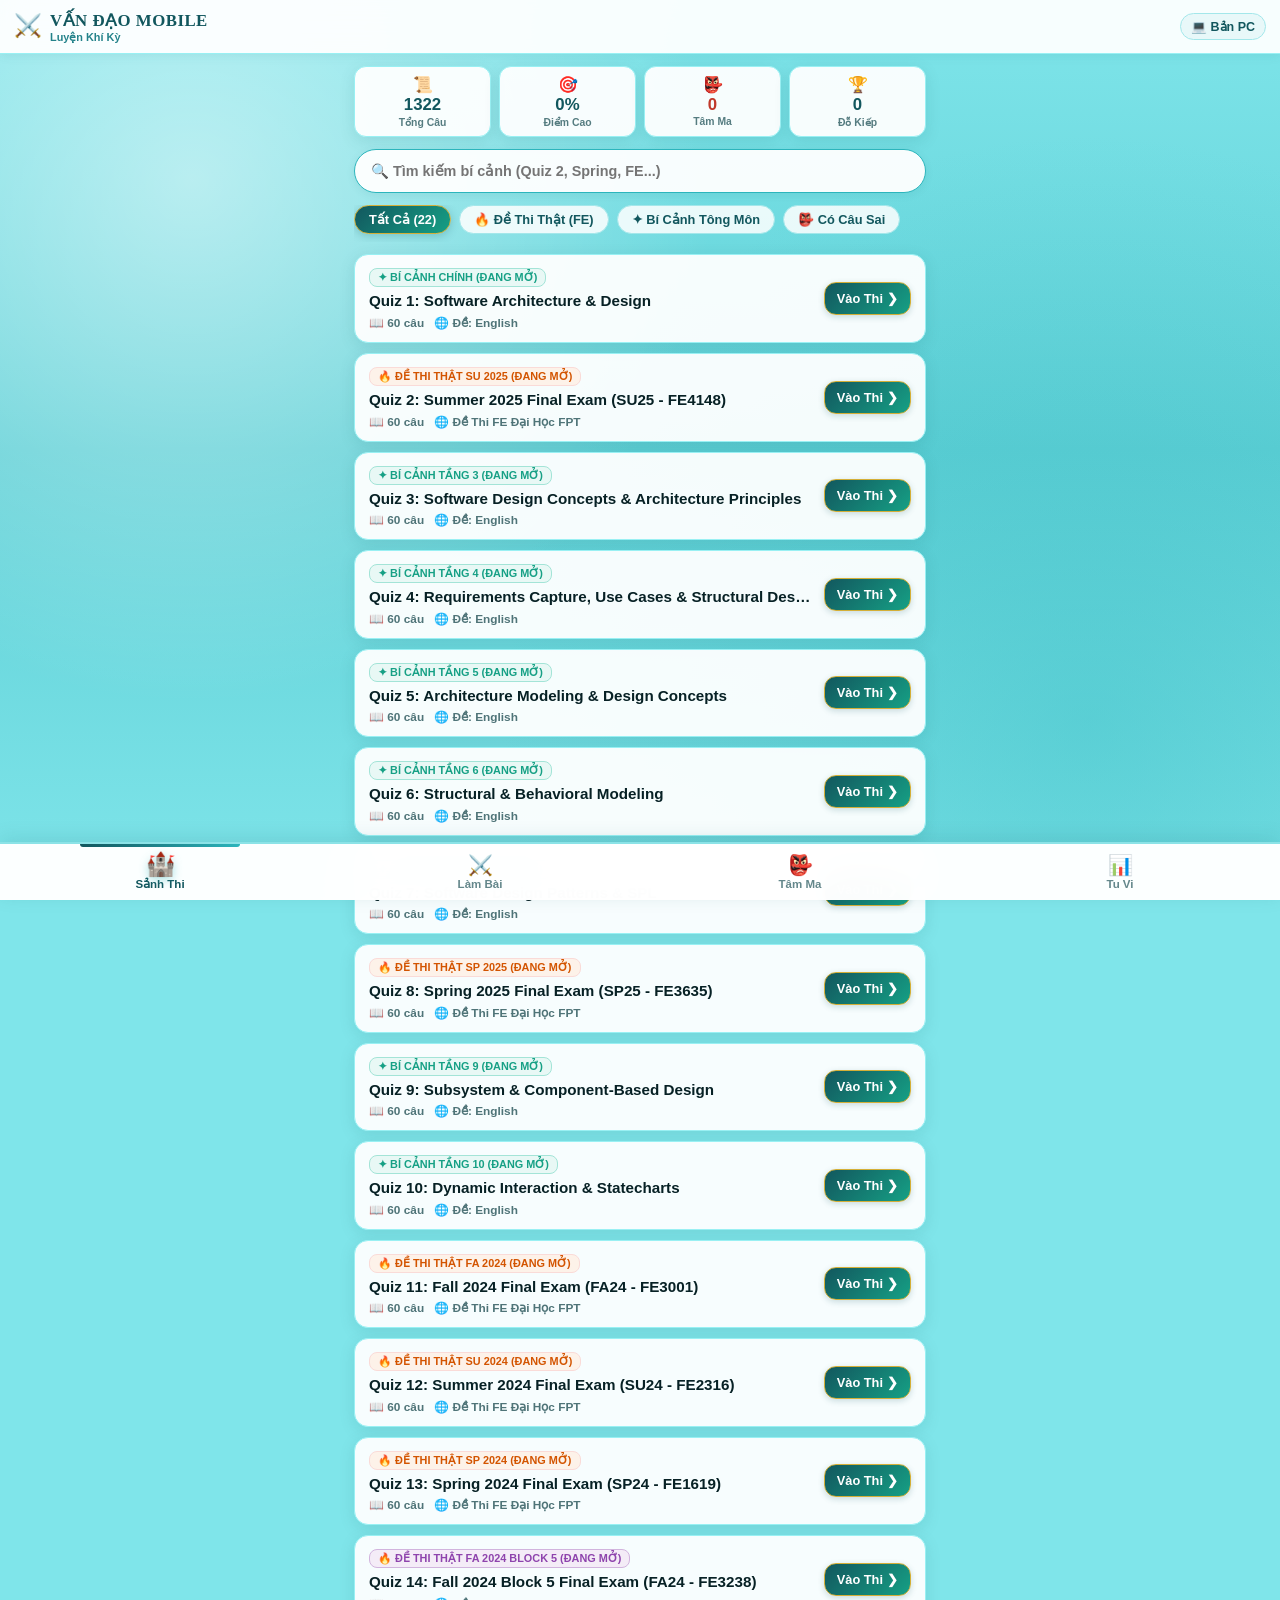
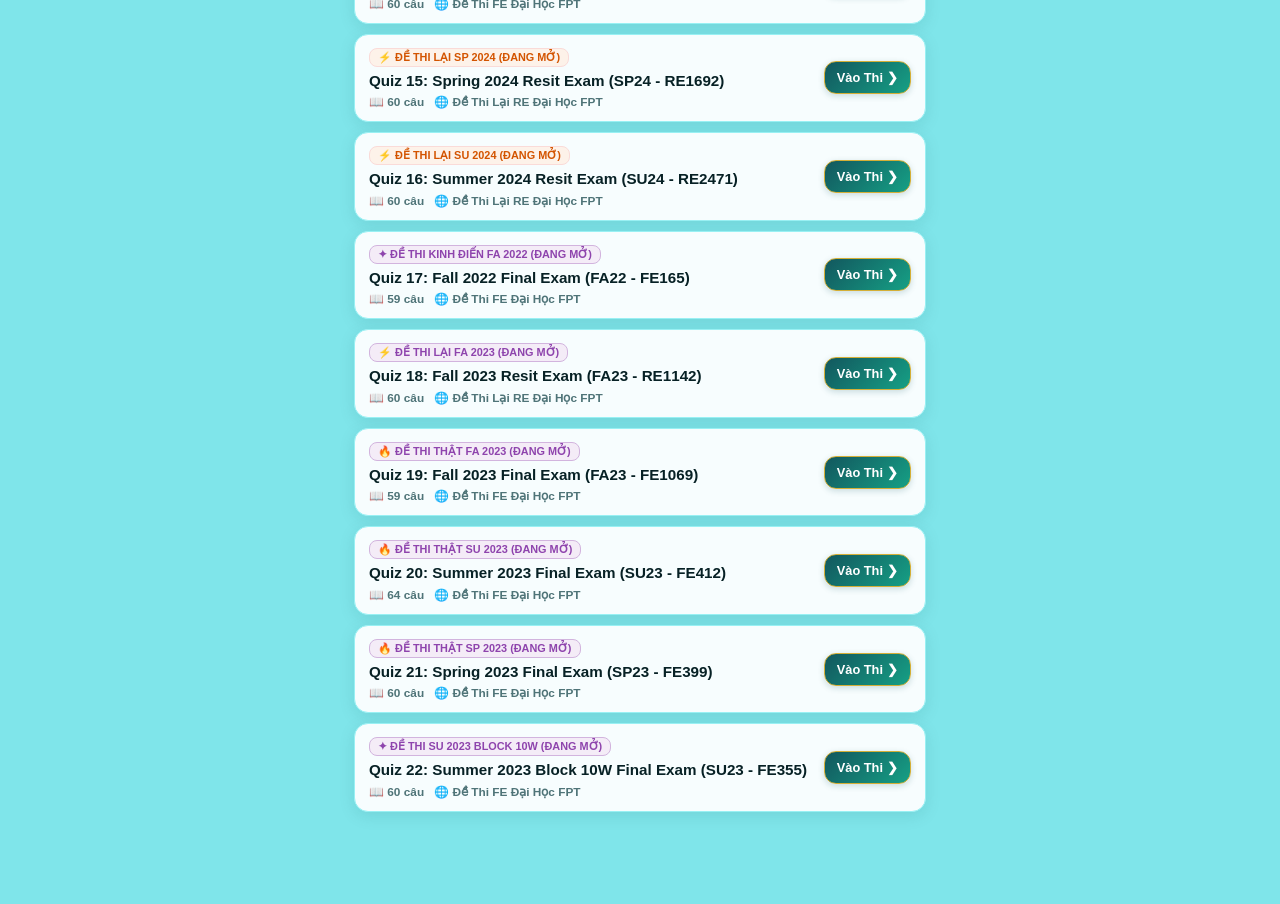
==== commit 0b895e78: "giao diện tự động cho điện thoại" ====
--- a/mobile.html
+++ b/mobile.html
@@ -22,7 +22,7 @@
       </div>
     </div>
     <div class="m-app-actions">
-      <a href="index.html" class="m-btn-mini" title="Chuyển sang giao diện máy tính">
+      <a href="index.html?view=pc" id="m-btn-go-pc" class="m-btn-mini" title="Chuyển sang giao diện máy tính">
         <span>💻</span> Bản PC
       </a>
     </div>
@@ -108,6 +108,7 @@
       <div class="m-question-tools">
         <div class="m-topic-badge" id="m-q-topic">Software Architecture</div>
         <div class="m-tool-actions">
+          <button class="m-tool-btn" id="m-btn-toggle-compact-exp" onclick="window.toggleMobileCompactExp()">⚡ Luận Giải: Gọn</button>
           <button class="m-tool-btn" id="m-btn-flag" onclick="window.toggleMobileFlag()">🚩 Lưu Ý</button>
           <button class="m-tool-btn" id="m-btn-save-wrong" onclick="window.toggleMobileSaveWrong()">👺 Lưu Tâm Ma</button>
           <button class="m-tool-btn" id="m-btn-orig" onclick="window.toggleMobileOrig()" style="display: none;">🖼️ Ảnh</button>
@@ -145,6 +146,7 @@
         <div class="m-exp-header">
           <strong style="color: var(--m-primary); font-size: 0.9rem;">📜 Tâm Pháp Luận Giải</strong>
           <span class="m-exp-tag correct" id="m-exp-result-tag">✓ Chính Xác</span>
+          <button class="m-btn-mini" style="font-size: 0.72rem; padding: 2px 8px; margin-left: auto;" onclick="window.toggleMobileCompactExp()">⚡ Ẩn Bảng Lớn</button>
         </div>
         <div style="font-size: 0.88rem; line-height: 1.5; color: #12575e; margin-bottom: 8px;">
           <strong>Tóm tắt:</strong> <span id="m-exp-summary"></span>
@@ -258,7 +260,7 @@
 
         <div class="m-setting-row">
           <div class="m-setting-label">💻 Chuyển Giao Diện Máy Tính</div>
-          <a href="index.html" class="m-btn-mini" style="text-decoration: none;">
+          <a href="index.html?view=pc" class="m-btn-mini" style="text-decoration: none;">
             Mở Bản PC ➔
           </a>
         </div>
--- a/mobile.css
+++ b/mobile.css
@@ -369,6 +369,10 @@
   padding: 2px 8px;
   border-radius: 8px;
   margin-bottom: 4px;
+  max-width: 100%;
+  white-space: nowrap;
+  overflow: hidden;
+  text-overflow: ellipsis;
 }
 
 .m-quiz-item-badge.orange {
@@ -586,13 +590,62 @@
   border-radius: 14px;
   padding: 12px 14px;
   display: flex;
-  align-items: center;
+  align-items: flex-start;
   gap: 10px;
   min-height: 52px;
   cursor: pointer;
   transition: all 0.18s ease;
   position: relative;
   box-shadow: 0 2px 8px rgba(18, 87, 94, 0.06);
+}
+
+.m-option-body-wrap {
+  flex: 1;
+  min-width: 0;
+  display: flex;
+  flex-direction: column;
+}
+
+.m-option-main-row {
+  display: flex;
+  align-items: center;
+  justify-content: space-between;
+  gap: 8px;
+  width: 100%;
+}
+
+.m-option-main-row .m-option-text {
+  flex: 1;
+  min-width: 0;
+}
+
+/* Khung Luận Giải Gọn Ngay Tại Khung Câu Đúng Mobile */
+.m-inline-correct-exp {
+  margin-top: 8px;
+  background: rgba(255, 255, 255, 0.98);
+  border: 1.5px solid #27ae60;
+  border-left: 4.5px solid #27ae60;
+  border-radius: 8px;
+  padding: 8px 10px;
+  box-shadow: 0 2px 6px rgba(39, 174, 96, 0.12);
+  animation: mFadeIn 0.2s ease-out;
+}
+
+.m-inline-exp-title {
+  display: flex;
+  align-items: center;
+  gap: 5px;
+  font-size: 0.78rem;
+  font-weight: 800;
+  color: #1e8449;
+  margin-bottom: 4px;
+}
+
+.m-inline-exp-text {
+  font-size: 0.84rem;
+  line-height: 1.45;
+  color: #0f4c28;
+  font-weight: 600;
 }
 
 .m-option-item:active:not(.disabled) {
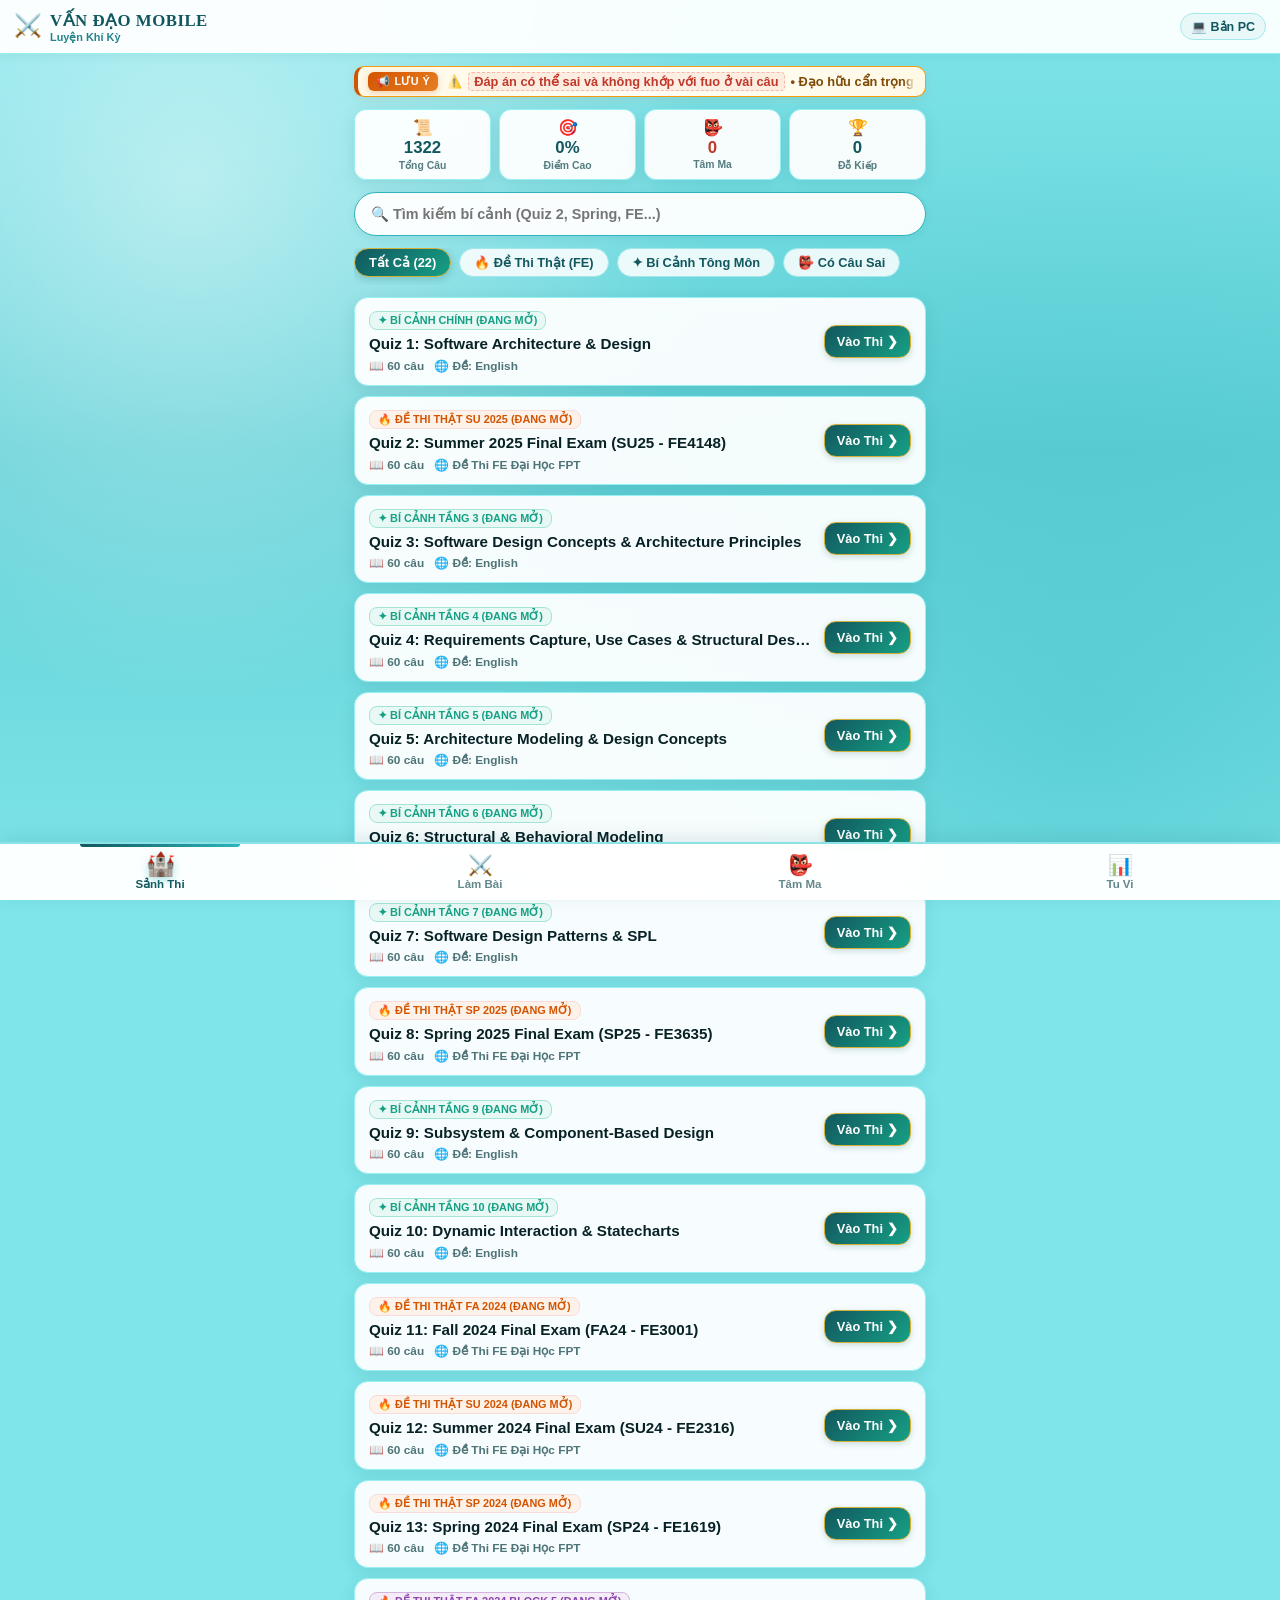
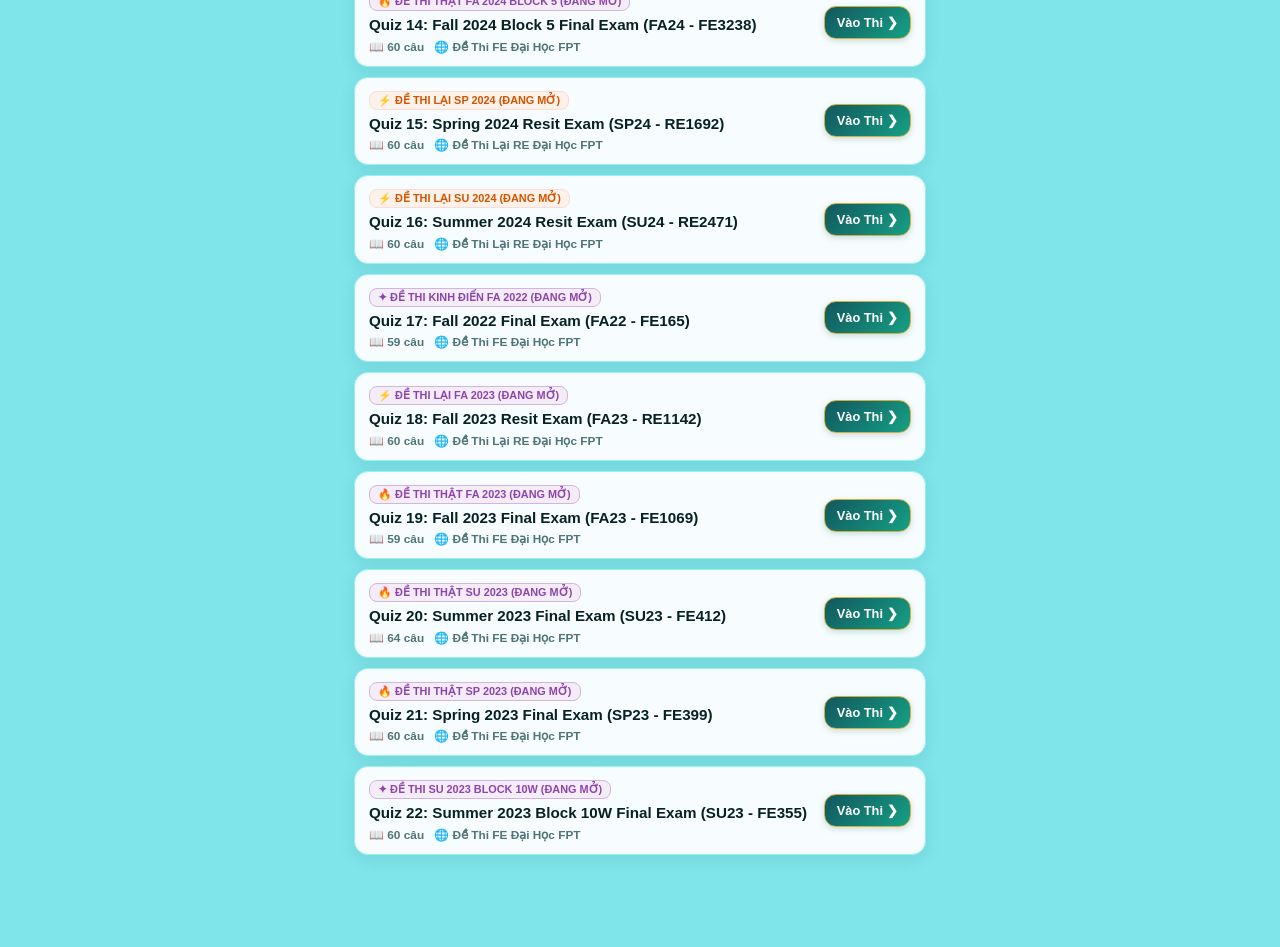
==== commit 61544702: "thông báo" ====
--- a/mobile.html
+++ b/mobile.html
@@ -30,6 +30,27 @@
 
   <!-- MAIN CONTAINER -->
   <main class="m-main-container">
+
+    <!-- Thông Báo Chữ Chạy Mobile (Daoist Marquee Ticker) -->
+    <div class="daoist-ticker-wrap mobile-ticker">
+      <div class="daoist-ticker-badge">
+        <span>📢</span> Lưu Ý
+      </div>
+      <div class="daoist-ticker-track">
+        <div class="daoist-ticker-content">
+          <div class="daoist-ticker-inner">
+            <span class="daoist-ticker-item">
+              <span>⚠️</span> <span class="highlight-warn">Đáp án có thể sai và không khớp với fuo ở vài câu</span> • Đạo hữu cẩn trọng đối chiếu khi tu luyện! ✦
+            </span>
+          </div>
+          <div class="daoist-ticker-inner">
+            <span class="daoist-ticker-item">
+              <span>⚠️</span> <span class="highlight-warn">Đáp án có thể sai và không khớp với fuo ở vài câu</span> • Đạo hữu cẩn trọng đối chiếu khi tu luyện! ✦
+            </span>
+          </div>
+        </div>
+      </div>
+    </div>
 
     <!-- ===================================================================
          VIEW 1: SẢNH BÍ CẢNH (LOBBY VIEW)
--- a/mobile.css
+++ b/mobile.css
@@ -191,6 +191,101 @@
 }
 
 /* ===================================================================
+   DAOIST TICKER / MARQUEE ANNOUNCEMENT BAR (THÔNG BÁO CHỮ CHẠY MOBILE)
+   =================================================================== */
+.daoist-ticker-wrap {
+  width: 100%;
+  display: flex;
+  align-items: center;
+  background: linear-gradient(90deg, #fff9e6 0%, #fffdf5 50%, #fff9e6 100%);
+  border: 1.5px solid #f39c12;
+  border-left: 4px solid #d35400;
+  border-radius: 10px;
+  padding: 5px 10px;
+  margin-bottom: 12px;
+  box-shadow: 0 3px 10px rgba(211, 84, 0, 0.1);
+  box-sizing: border-box;
+  overflow: hidden;
+  position: relative;
+  gap: 8px;
+}
+
+.daoist-ticker-badge {
+  display: inline-flex;
+  align-items: center;
+  gap: 4px;
+  background: linear-gradient(135deg, #d35400, #e67e22);
+  color: #fff;
+  font-size: 0.68rem;
+  font-weight: 800;
+  text-transform: uppercase;
+  letter-spacing: 0.4px;
+  padding: 3px 8px;
+  border-radius: 6px;
+  white-space: nowrap;
+  flex-shrink: 0;
+  box-shadow: 0 2px 6px rgba(211, 84, 0, 0.25);
+  animation: pulseTicker 2.5s infinite ease-in-out;
+}
+
+@keyframes pulseTicker {
+  0%, 100% { transform: scale(1); }
+  50% { transform: scale(1.04); }
+}
+
+.daoist-ticker-track {
+  flex: 1;
+  overflow: hidden;
+  white-space: nowrap;
+  position: relative;
+  display: flex;
+  mask-image: linear-gradient(to right, transparent, black 12px, black calc(100% - 12px), transparent);
+  -webkit-mask-image: linear-gradient(to right, transparent, black 12px, black calc(100% - 12px), transparent);
+}
+
+.daoist-ticker-content {
+  display: inline-flex;
+  white-space: nowrap;
+  animation: tickerScroll 24s linear infinite;
+  cursor: pointer;
+}
+
+.daoist-ticker-content:hover,
+.daoist-ticker-content:active {
+  animation-play-state: paused;
+}
+
+.daoist-ticker-inner {
+  display: inline-flex;
+  white-space: nowrap;
+  flex-shrink: 0;
+}
+
+.daoist-ticker-item {
+  display: inline-flex;
+  align-items: center;
+  gap: 6px;
+  padding-right: 36px;
+  font-size: 0.8rem;
+  font-weight: 700;
+  color: #7e4a05;
+}
+
+.daoist-ticker-item .highlight-warn {
+  color: #c0392b;
+  font-weight: 900;
+  background: rgba(231, 76, 60, 0.08);
+  padding: 1px 5px;
+  border-radius: 4px;
+  border: 1px dashed rgba(231, 76, 60, 0.32);
+}
+
+@keyframes tickerScroll {
+  0% { transform: translateX(0); }
+  100% { transform: translateX(-50%); }
+}
+
+/* ===================================================================
    MAIN CONTENT WRAPPER & TAB SWITCHING
    =================================================================== */
 .m-main-container {
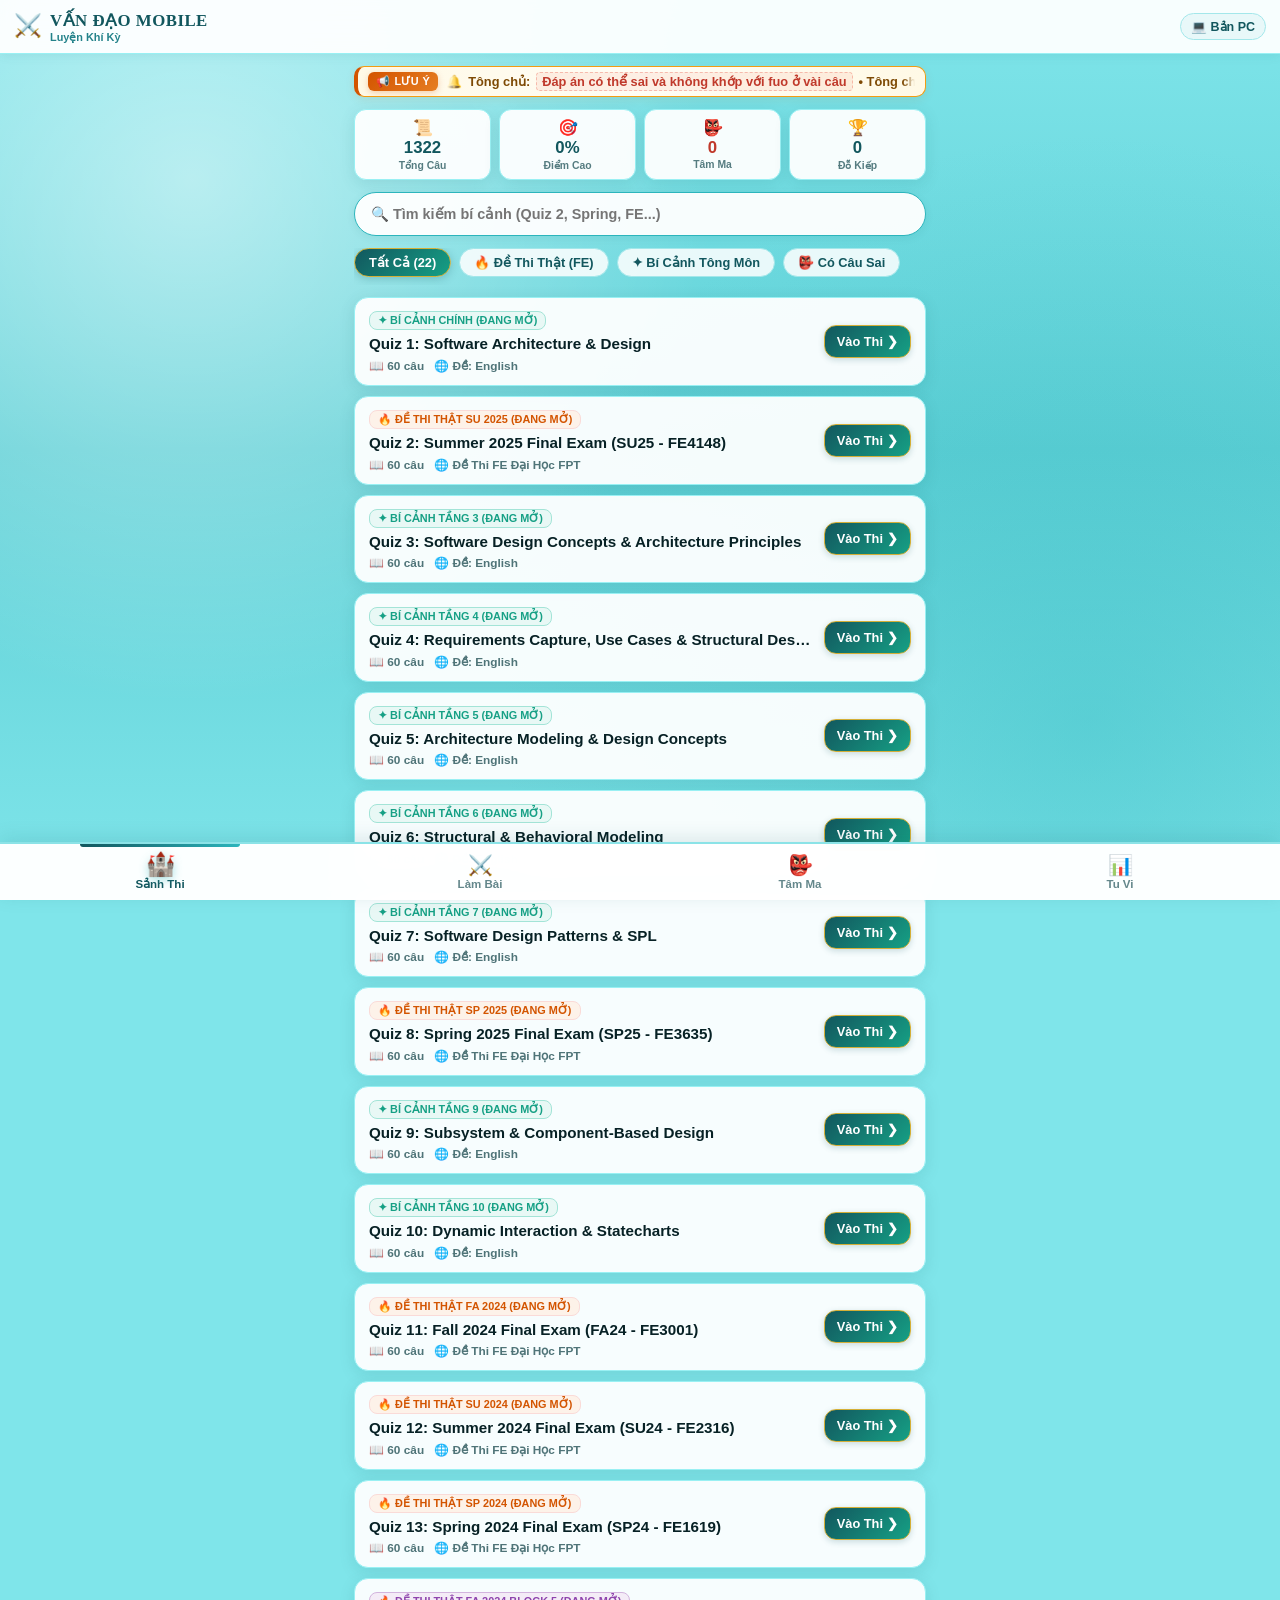
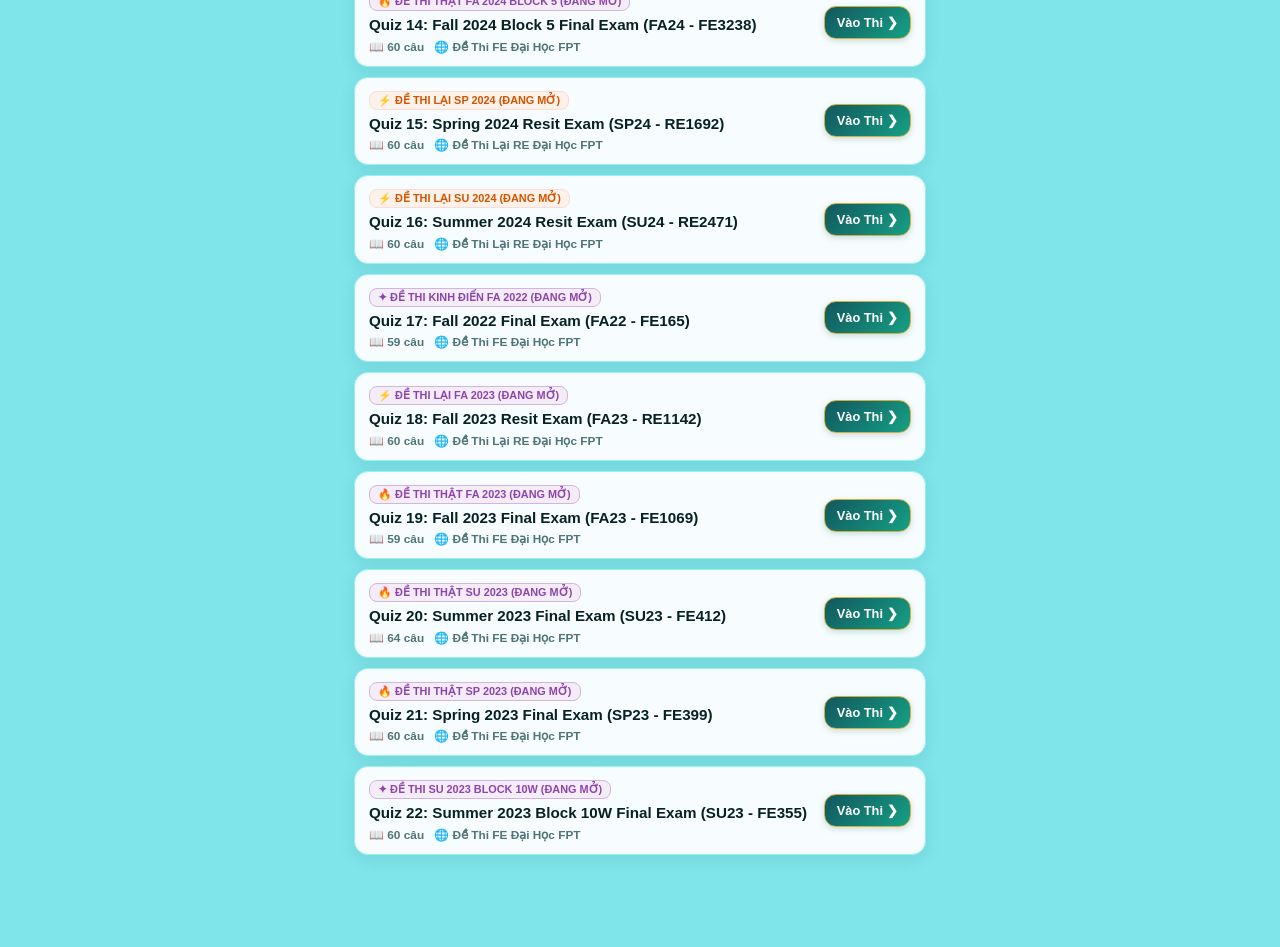
==== commit 6f82a294: "thông báo" ====
--- a/mobile.html
+++ b/mobile.html
@@ -1,104 +1,107 @@
 <!DOCTYPE html>
 <html lang="vi">
 <head>
-  <meta charset="UTF-8">
-  <meta name="viewport" content="width=device-width, initial-scale=1.0, maximum-scale=1.0, user-scalable=no, viewport-fit=cover">
-  <title>Vấn Đạo Mobile - SWD392 Trắc Nghiệm Tu Tiên</title>
-  <link rel="stylesheet" href="mobile.css">
-  <link rel="icon" href="data:image/svg+xml,<svg xmlns=%22http://www.w3.org/2000/svg%22 viewBox=%220 0 100 100%22><text y=%22.9em%22 font-size=%2290%22>⚔️</text></svg>">
-  <meta name="theme-color" content="#12575e">
-  <meta name="apple-mobile-web-app-capable" content="yes">
-  <meta name="apple-mobile-web-app-status-bar-style" content="black-translucent">
+    <meta charset="UTF-8">
+    <meta name="viewport"
+          content="width=device-width, initial-scale=1.0, maximum-scale=1.0, user-scalable=no, viewport-fit=cover">
+    <title>Vấn Đạo Mobile - SWD392 Trắc Nghiệm Tu Tiên</title>
+    <link rel="stylesheet" href="mobile.css">
+    <link rel="icon"
+          href="data:image/svg+xml,<svg xmlns=%22http://www.w3.org/2000/svg%22 viewBox=%220 0 100 100%22><text y=%22.9em%22 font-size=%2290%22>⚔️</text></svg>">
+    <meta name="theme-color" content="#12575e">
+    <meta name="apple-mobile-web-app-capable" content="yes">
+    <meta name="apple-mobile-web-app-status-bar-style" content="black-translucent">
 </head>
 <body class="mobile-body">
 
-  <!-- TOP APP BAR -->
-  <header class="m-app-bar">
+<!-- TOP APP BAR -->
+<header class="m-app-bar">
     <div class="m-brand">
-      <span class="m-brand-icon">⚔️</span>
-      <div>
-        <div class="m-brand-text">VẤN ĐẠO MOBILE</div>
-        <div class="m-brand-sub" id="m-header-realm">Luyện Khí Kỳ</div>
-      </div>
+        <span class="m-brand-icon">⚔️</span>
+        <div>
+            <div class="m-brand-text">VẤN ĐẠO MOBILE</div>
+            <div class="m-brand-sub" id="m-header-realm">Luyện Khí Kỳ</div>
+        </div>
     </div>
     <div class="m-app-actions">
-      <a href="index.html?view=pc" id="m-btn-go-pc" class="m-btn-mini" title="Chuyển sang giao diện máy tính">
-        <span>💻</span> Bản PC
-      </a>
-    </div>
-  </header>
-
-  <!-- MAIN CONTAINER -->
-  <main class="m-main-container">
+        <a href="index.html?view=pc" id="m-btn-go-pc" class="m-btn-mini" title="Chuyển sang giao diện máy tính">
+            <span>💻</span> Bản PC
+        </a>
+    </div>
+</header>
+
+<!-- MAIN CONTAINER -->
+<main class="m-main-container">
 
     <!-- Thông Báo Chữ Chạy Mobile (Daoist Marquee Ticker) -->
     <div class="daoist-ticker-wrap mobile-ticker">
-      <div class="daoist-ticker-badge">
-        <span>📢</span> Lưu Ý
-      </div>
-      <div class="daoist-ticker-track">
-        <div class="daoist-ticker-content">
-          <div class="daoist-ticker-inner">
+        <div class="daoist-ticker-badge">
+            <span>📢</span> Lưu Ý
+        </div>
+        <div class="daoist-ticker-track">
+            <div class="daoist-ticker-content">
+                <div class="daoist-ticker-inner">
             <span class="daoist-ticker-item">
-              <span>⚠️</span> <span class="highlight-warn">Đáp án có thể sai và không khớp với fuo ở vài câu</span> • Đạo hữu cẩn trọng đối chiếu khi tu luyện! ✦
+              <span>🔔</span> <span>Tông chủ:</span> <span class="highlight-warn">Đáp án có thể sai và không khớp với fuo ở vài câu</span> • Tông chủ đang đàm đạo cùng các trưởng lão để giải quyết! ✦
             </span>
-          </div>
-          <div class="daoist-ticker-inner">
+                </div>
+                <div class="daoist-ticker-inner">
             <span class="daoist-ticker-item">
-              <span>⚠️</span> <span class="highlight-warn">Đáp án có thể sai và không khớp với fuo ở vài câu</span> • Đạo hữu cẩn trọng đối chiếu khi tu luyện! ✦
+               <span>🔔</span> <span>Tông chủ:</span> <span class="highlight-warn">Đáp án có thể sai và không khớp với fuo ở vài câu</span> • Tông chủ đang đàm đạo cùng các trưởng lão để giải quyết! ✦
             </span>
-          </div>
-        </div>
-      </div>
+                </div>
+            </div>
+        </div>
     </div>
 
     <!-- ===================================================================
          VIEW 1: SẢNH BÍ CẢNH (LOBBY VIEW)
          =================================================================== -->
     <section class="m-view-section active" id="view-lobby">
-      
-      <!-- Mini Stats Strip -->
-      <div class="m-stats-strip">
-        <div class="m-stat-chip">
-          <div class="m-stat-chip-icon">📜</div>
-          <div class="m-stat-chip-val" id="m-stat-total">1322</div>
-          <div class="m-stat-chip-lbl">Tổng Câu</div>
-        </div>
-        <div class="m-stat-chip">
-          <div class="m-stat-chip-icon">🎯</div>
-          <div class="m-stat-chip-val" id="m-stat-score">0%</div>
-          <div class="m-stat-chip-lbl">Điểm Cao</div>
-        </div>
-        <div class="m-stat-chip">
-          <div class="m-stat-chip-icon">👺</div>
-          <div class="m-stat-chip-val" id="m-stat-wrong" style="color: #c0392b;">0</div>
-          <div class="m-stat-chip-lbl">Tâm Ma</div>
-        </div>
-        <div class="m-stat-chip">
-          <div class="m-stat-chip-icon">🏆</div>
-          <div class="m-stat-chip-val" id="m-stat-times">0</div>
-          <div class="m-stat-chip-lbl">Đỗ Kiếp</div>
-        </div>
-      </div>
-
-      <!-- Instant Search Box -->
-      <div class="m-search-wrap">
-        <input type="search" class="m-search-input" id="m-search-input" placeholder="🔍 Tìm kiếm bí cảnh (Quiz 2, Spring, FE...)">
-        <button class="m-search-clear" id="m-search-clear">✕</button>
-      </div>
-
-      <!-- Category Filter Chips -->
-      <div class="m-filter-chips">
-        <button class="m-chip-btn active" data-filter="all">Tất Cả (22)</button>
-        <button class="m-chip-btn" data-filter="fe">🔥 Đề Thi Thật (FE)</button>
-        <button class="m-chip-btn" data-filter="sect">✦ Bí Cảnh Tông Môn</button>
-        <button class="m-chip-btn" data-filter="wrong">👺 Có Câu Sai</button>
-      </div>
-
-      <!-- Compact Quiz List Container -->
-      <div class="m-quiz-list" id="m-quiz-items-container">
-        <!-- Rendered dynamically by mobile_engine.js -->
-      </div>
+
+        <!-- Mini Stats Strip -->
+        <div class="m-stats-strip">
+            <div class="m-stat-chip">
+                <div class="m-stat-chip-icon">📜</div>
+                <div class="m-stat-chip-val" id="m-stat-total">1322</div>
+                <div class="m-stat-chip-lbl">Tổng Câu</div>
+            </div>
+            <div class="m-stat-chip">
+                <div class="m-stat-chip-icon">🎯</div>
+                <div class="m-stat-chip-val" id="m-stat-score">0%</div>
+                <div class="m-stat-chip-lbl">Điểm Cao</div>
+            </div>
+            <div class="m-stat-chip">
+                <div class="m-stat-chip-icon">👺</div>
+                <div class="m-stat-chip-val" id="m-stat-wrong" style="color: #c0392b;">0</div>
+                <div class="m-stat-chip-lbl">Tâm Ma</div>
+            </div>
+            <div class="m-stat-chip">
+                <div class="m-stat-chip-icon">🏆</div>
+                <div class="m-stat-chip-val" id="m-stat-times">0</div>
+                <div class="m-stat-chip-lbl">Đỗ Kiếp</div>
+            </div>
+        </div>
+
+        <!-- Instant Search Box -->
+        <div class="m-search-wrap">
+            <input type="search" class="m-search-input" id="m-search-input"
+                   placeholder="🔍 Tìm kiếm bí cảnh (Quiz 2, Spring, FE...)">
+            <button class="m-search-clear" id="m-search-clear">✕</button>
+        </div>
+
+        <!-- Category Filter Chips -->
+        <div class="m-filter-chips">
+            <button class="m-chip-btn active" data-filter="all">Tất Cả (22)</button>
+            <button class="m-chip-btn" data-filter="fe">🔥 Đề Thi Thật (FE)</button>
+            <button class="m-chip-btn" data-filter="sect">✦ Bí Cảnh Tông Môn</button>
+            <button class="m-chip-btn" data-filter="wrong">👺 Có Câu Sai</button>
+        </div>
+
+        <!-- Compact Quiz List Container -->
+        <div class="m-quiz-list" id="m-quiz-items-container">
+            <!-- Rendered dynamically by mobile_engine.js -->
+        </div>
 
     </section>
 
@@ -107,95 +110,102 @@
          VIEW 2: MÀN HÌNH LÀM BÀI (QUIZ PLAYER)
          =================================================================== -->
     <section class="m-view-section" id="view-quiz">
-      
-      <!-- Top Status Header -->
-      <div class="m-quiz-header">
-        <div class="m-quiz-header-top">
-          <div class="m-quiz-index" id="m-q-index">
-            <span>⚔️</span> Câu 1 / 60
-          </div>
-          <div style="display: flex; gap: 6px; align-items: center;">
-            <span class="m-quiz-timer-pill" id="m-quiz-timer">⏱️ 60:00</span>
-            <span class="m-quiz-mode-pill" id="m-quiz-mode-pill">🗡️ Luyện Tập</span>
-          </div>
-        </div>
-        <!-- Progress Bar -->
-        <div class="m-progress-wrap">
-          <div class="m-progress-fill" id="m-progress-fill"></div>
-        </div>
-      </div>
-
-      <!-- Tools Bar -->
-      <div class="m-question-tools">
-        <div class="m-topic-badge" id="m-q-topic">Software Architecture</div>
-        <div class="m-tool-actions">
-          <button class="m-tool-btn" id="m-btn-toggle-compact-exp" onclick="window.toggleMobileCompactExp()">⚡ Luận Giải: Gọn</button>
-          <button class="m-tool-btn" id="m-btn-flag" onclick="window.toggleMobileFlag()">🚩 Lưu Ý</button>
-          <button class="m-tool-btn" id="m-btn-save-wrong" onclick="window.toggleMobileSaveWrong()">👺 Lưu Tâm Ma</button>
-          <button class="m-tool-btn" id="m-btn-orig" onclick="window.toggleMobileOrig()" style="display: none;">🖼️ Ảnh</button>
-        </div>
-      </div>
-
-      <!-- Question Text Card -->
-      <div class="m-question-card">
-        <div class="m-question-text" id="m-question-text">
-          Đang tải dữ liệu câu hỏi thí luyện...
-        </div>
-        <div class="m-orig-box" id="m-orig-box">
-          <img src="" id="m-orig-img" alt="Ảnh đề bài gốc">
-        </div>
-      </div>
-
-      <!-- Options List -->
-      <div class="m-options-list" id="m-options-container">
-        <!-- Populated dynamically -->
-      </div>
-
-      <!-- Hint Accordion -->
-      <div class="m-accordion-card">
-        <button class="m-accordion-btn" onclick="window.toggleMobileHint()">
-          <span>💡 Tiên Nhân Chỉ Điểm (Gợi Ý)</span>
-          <span>▼</span>
-        </button>
-        <div class="m-accordion-content" id="m-hint-content">
-          <p id="m-hint-text">Gợi ý tu luyện sẽ hiển thị tại đây.</p>
-        </div>
-      </div>
-
-      <!-- Explanation Box -->
-      <div class="m-explanation-box" id="m-explanation-box">
-        <div class="m-exp-header">
-          <strong style="color: var(--m-primary); font-size: 0.9rem;">📜 Tâm Pháp Luận Giải</strong>
-          <span class="m-exp-tag correct" id="m-exp-result-tag">✓ Chính Xác</span>
-          <button class="m-btn-mini" style="font-size: 0.72rem; padding: 2px 8px; margin-left: auto;" onclick="window.toggleMobileCompactExp()">⚡ Ẩn Bảng Lớn</button>
-        </div>
-        <div style="font-size: 0.88rem; line-height: 1.5; color: #12575e; margin-bottom: 8px;">
-          <strong>Tóm tắt:</strong> <span id="m-exp-summary"></span>
-        </div>
-        <div style="font-size: 0.82rem; color: #333; margin-bottom: 6px;">
-          <strong>Khái niệm cốt lõi:</strong> <span id="m-exp-core"></span>
-        </div>
-        <div style="font-size: 0.82rem; color: #1e8449; margin-bottom: 6px;">
-          <strong>Vì sao đúng:</strong> <span id="m-exp-why-correct"></span>
-        </div>
-        <div style="font-size: 0.82rem; color: #c0392b; margin-top: 8px; border-top: 1px dashed #fadbd8; padding-top: 6px;">
-          <strong>Phân tích phương án sai:</strong>
-          <div id="m-exp-wrong-breakdown" style="margin-top: 4px;"></div>
-        </div>
-      </div>
-
-      <!-- Bottom Nav inside Quiz -->
-      <div class="m-quiz-bottom-bar">
-        <button class="m-btn-nav" id="m-btn-prev" onclick="window.mobilePrevQuestion()">
-          ❮ Trước
-        </button>
-        <button class="m-btn-nav m-btn-palette" id="m-btn-palette-open" onclick="window.openPaletteSheet()">
-          🧭 1/60
-        </button>
-        <button class="m-btn-nav primary" id="m-btn-next" onclick="window.mobileNextQuestion()">
-          Tiếp ❯
-        </button>
-      </div>
+
+        <!-- Top Status Header -->
+        <div class="m-quiz-header">
+            <div class="m-quiz-header-top">
+                <div class="m-quiz-index" id="m-q-index">
+                    <span>⚔️</span> Câu 1 / 60
+                </div>
+                <div style="display: flex; gap: 6px; align-items: center;">
+                    <span class="m-quiz-timer-pill" id="m-quiz-timer">⏱️ 60:00</span>
+                    <span class="m-quiz-mode-pill" id="m-quiz-mode-pill">🗡️ Luyện Tập</span>
+                </div>
+            </div>
+            <!-- Progress Bar -->
+            <div class="m-progress-wrap">
+                <div class="m-progress-fill" id="m-progress-fill"></div>
+            </div>
+        </div>
+
+        <!-- Tools Bar -->
+        <div class="m-question-tools">
+            <div class="m-topic-badge" id="m-q-topic">Software Architecture</div>
+            <div class="m-tool-actions">
+                <button class="m-tool-btn" id="m-btn-toggle-compact-exp" onclick="window.toggleMobileCompactExp()">⚡
+                    Luận Giải: Gọn
+                </button>
+                <button class="m-tool-btn" id="m-btn-flag" onclick="window.toggleMobileFlag()">🚩 Lưu Ý</button>
+                <button class="m-tool-btn" id="m-btn-save-wrong" onclick="window.toggleMobileSaveWrong()">👺 Lưu Tâm Ma
+                </button>
+                <button class="m-tool-btn" id="m-btn-orig" onclick="window.toggleMobileOrig()" style="display: none;">
+                    🖼️ Ảnh
+                </button>
+            </div>
+        </div>
+
+        <!-- Question Text Card -->
+        <div class="m-question-card">
+            <div class="m-question-text" id="m-question-text">
+                Đang tải dữ liệu câu hỏi thí luyện...
+            </div>
+            <div class="m-orig-box" id="m-orig-box">
+                <img src="" id="m-orig-img" alt="Ảnh đề bài gốc">
+            </div>
+        </div>
+
+        <!-- Options List -->
+        <div class="m-options-list" id="m-options-container">
+            <!-- Populated dynamically -->
+        </div>
+
+        <!-- Hint Accordion -->
+        <div class="m-accordion-card">
+            <button class="m-accordion-btn" onclick="window.toggleMobileHint()">
+                <span>💡 Tiên Nhân Chỉ Điểm (Gợi Ý)</span>
+                <span>▼</span>
+            </button>
+            <div class="m-accordion-content" id="m-hint-content">
+                <p id="m-hint-text">Gợi ý tu luyện sẽ hiển thị tại đây.</p>
+            </div>
+        </div>
+
+        <!-- Explanation Box -->
+        <div class="m-explanation-box" id="m-explanation-box">
+            <div class="m-exp-header">
+                <strong style="color: var(--m-primary); font-size: 0.9rem;">📜 Tâm Pháp Luận Giải</strong>
+                <span class="m-exp-tag correct" id="m-exp-result-tag">✓ Chính Xác</span>
+                <button class="m-btn-mini" style="font-size: 0.72rem; padding: 2px 8px; margin-left: auto;"
+                        onclick="window.toggleMobileCompactExp()">⚡ Ẩn Bảng Lớn
+                </button>
+            </div>
+            <div style="font-size: 0.88rem; line-height: 1.5; color: #12575e; margin-bottom: 8px;">
+                <strong>Tóm tắt:</strong> <span id="m-exp-summary"></span>
+            </div>
+            <div style="font-size: 0.82rem; color: #333; margin-bottom: 6px;">
+                <strong>Khái niệm cốt lõi:</strong> <span id="m-exp-core"></span>
+            </div>
+            <div style="font-size: 0.82rem; color: #1e8449; margin-bottom: 6px;">
+                <strong>Vì sao đúng:</strong> <span id="m-exp-why-correct"></span>
+            </div>
+            <div style="font-size: 0.82rem; color: #c0392b; margin-top: 8px; border-top: 1px dashed #fadbd8; padding-top: 6px;">
+                <strong>Phân tích phương án sai:</strong>
+                <div id="m-exp-wrong-breakdown" style="margin-top: 4px;"></div>
+            </div>
+        </div>
+
+        <!-- Bottom Nav inside Quiz -->
+        <div class="m-quiz-bottom-bar">
+            <button class="m-btn-nav" id="m-btn-prev" onclick="window.mobilePrevQuestion()">
+                ❮ Trước
+            </button>
+            <button class="m-btn-nav m-btn-palette" id="m-btn-palette-open" onclick="window.openPaletteSheet()">
+                🧭 1/60
+            </button>
+            <button class="m-btn-nav primary" id="m-btn-next" onclick="window.mobileNextQuestion()">
+                Tiếp ❯
+            </button>
+        </div>
 
     </section>
 
@@ -204,31 +214,35 @@
          VIEW 3: TÂM MA LỤC (WRONG QUESTIONS HUB)
          =================================================================== -->
     <section class="m-view-section" id="view-wrong">
-      
-      <div class="m-wrong-hero">
-        <div class="m-wrong-hero-top">
-          <div style="font-size: 1.05rem; font-weight: 900; color: #c0392b; display: flex; align-items: center; gap: 6px;">
-            <span>👺</span> TÂM MA LỤC
-          </div>
-          <span class="m-wrong-count-tag" id="m-wrong-tab-count">0 câu</span>
-        </div>
-        <p style="font-size: 0.82rem; color: #641e16; line-height: 1.45; margin-bottom: 12px;">
-          Nơi lưu giữ các câu hỏi Đạo hữu từng trả lời sai. Hãy luyện tập lại để hóa giải tâm ma trước ngày vượt ải FE!
-        </p>
-        <div class="m-wrong-actions-strip">
-          <button class="m-btn-nav primary" style="background: linear-gradient(135deg, #c0392b, #962d22); border-color: #f5b7b1; font-size: 0.82rem;" onclick="window.startWrongReviewMobile()">
-            🗡️ Luyện Lại Câu Sai
-          </button>
-          <button class="m-btn-nav" style="border-color: #fadbd8; color: #c0392b; font-size: 0.82rem; flex: 0.8;" onclick="window.clearAllWrongMobile()">
-            🗑️ Làm Mới
-          </button>
-        </div>
-      </div>
-
-      <!-- Wrong Questions List -->
-      <div id="m-wrong-cards-list">
-        <!-- Populated dynamically -->
-      </div>
+
+        <div class="m-wrong-hero">
+            <div class="m-wrong-hero-top">
+                <div style="font-size: 1.05rem; font-weight: 900; color: #c0392b; display: flex; align-items: center; gap: 6px;">
+                    <span>👺</span> TÂM MA LỤC
+                </div>
+                <span class="m-wrong-count-tag" id="m-wrong-tab-count">0 câu</span>
+            </div>
+            <p style="font-size: 0.82rem; color: #641e16; line-height: 1.45; margin-bottom: 12px;">
+                Nơi lưu giữ các câu hỏi Đạo hữu từng trả lời sai. Hãy luyện tập lại để hóa giải tâm ma trước ngày vượt
+                ải FE!
+            </p>
+            <div class="m-wrong-actions-strip">
+                <button class="m-btn-nav primary"
+                        style="background: linear-gradient(135deg, #c0392b, #962d22); border-color: #f5b7b1; font-size: 0.82rem;"
+                        onclick="window.startWrongReviewMobile()">
+                    🗡️ Luyện Lại Câu Sai
+                </button>
+                <button class="m-btn-nav" style="border-color: #fadbd8; color: #c0392b; font-size: 0.82rem; flex: 0.8;"
+                        onclick="window.clearAllWrongMobile()">
+                    🗑️ Làm Mới
+                </button>
+            </div>
+        </div>
+
+        <!-- Wrong Questions List -->
+        <div id="m-wrong-cards-list">
+            <!-- Populated dynamically -->
+        </div>
 
     </section>
 
@@ -237,215 +251,223 @@
          VIEW 4: TU VI & CÀI ĐẶT (PROFILE VIEW)
          =================================================================== -->
     <section class="m-view-section" id="view-profile">
-      
-      <!-- Realm Card -->
-      <div class="m-profile-card">
-        <div class="m-realm-icon">⚡</div>
-        <div class="m-realm-name" id="m-profile-realm-name">Luyện Khí Kỳ</div>
-        <p style="font-size: 0.85rem; color: #5a7b7e; margin-top: 4px;" id="m-profile-realm-desc">
-          Mới bước chân vào tiên đạo SWD392
-        </p>
-        <div style="display: flex; justify-content: center; gap: 20px; margin-top: 14px; border-top: 1px dashed rgba(212, 175, 55, 0.4); padding-top: 12px;">
-          <div>
-            <div style="font-size: 1.25rem; font-weight: 900; color: var(--m-primary);" id="m-profile-highest-score">0%</div>
-            <div style="font-size: 0.72rem; color: #7f8c8d; font-weight: 700;">TỶ LỆ CAO NHẤT</div>
-          </div>
-          <div>
-            <div style="font-size: 1.25rem; font-weight: 900; color: var(--m-primary);" id="m-profile-times">0</div>
-            <div style="font-size: 0.72rem; color: #7f8c8d; font-weight: 700;">SỐ LẦN ĐỖ KIẾP</div>
-          </div>
-        </div>
-      </div>
-
-      <!-- Settings Card -->
-      <div class="m-settings-card">
-        <div style="font-weight: 800; font-size: 0.95rem; color: var(--m-primary-dark); margin-bottom: 8px;">
-          ⚙️ Tiên Âm & Cài Đặt
-        </div>
-
-        <div class="m-setting-row">
-          <div class="m-setting-label">🎵 Nhạc Nền Lan Đình Tự</div>
-          <label class="m-switch">
-            <input type="checkbox" id="m-toggle-bgm" onchange="window.toggleMobileBgm(this)">
-            <span class="m-slider"></span>
-          </label>
-        </div>
-
-        <div class="m-setting-row">
-          <div class="m-setting-label">⚔️ Âm Hiệu Kiếm Khí & Keng</div>
-          <label class="m-switch">
-            <input type="checkbox" id="m-toggle-sfx" checked onchange="window.toggleMobileSfx(this)">
-            <span class="m-slider"></span>
-          </label>
-        </div>
-
-        <div class="m-setting-row">
-          <div class="m-setting-label">💻 Chuyển Giao Diện Máy Tính</div>
-          <a href="index.html?view=pc" class="m-btn-mini" style="text-decoration: none;">
-            Mở Bản PC ➔
-          </a>
-        </div>
-      </div>
-
-      <div style="text-align: center; padding: 16px 10px; font-size: 0.76rem; color: #64878b;">
-        VẤN ĐẠO KIẾM CÁC • SWD392 QUIZ TU TIÊN<br>
-        22 Bí Cảnh • 1322 Câu Hỏi Chuẩn COMET & UML Diagrams
-      </div>
+
+        <!-- Realm Card -->
+        <div class="m-profile-card">
+            <div class="m-realm-icon">⚡</div>
+            <div class="m-realm-name" id="m-profile-realm-name">Luyện Khí Kỳ</div>
+            <p style="font-size: 0.85rem; color: #5a7b7e; margin-top: 4px;" id="m-profile-realm-desc">
+                Mới bước chân vào tiên đạo SWD392
+            </p>
+            <div style="display: flex; justify-content: center; gap: 20px; margin-top: 14px; border-top: 1px dashed rgba(212, 175, 55, 0.4); padding-top: 12px;">
+                <div>
+                    <div style="font-size: 1.25rem; font-weight: 900; color: var(--m-primary);"
+                         id="m-profile-highest-score">0%
+                    </div>
+                    <div style="font-size: 0.72rem; color: #7f8c8d; font-weight: 700;">TỶ LỆ CAO NHẤT</div>
+                </div>
+                <div>
+                    <div style="font-size: 1.25rem; font-weight: 900; color: var(--m-primary);" id="m-profile-times">0
+                    </div>
+                    <div style="font-size: 0.72rem; color: #7f8c8d; font-weight: 700;">SỐ LẦN ĐỖ KIẾP</div>
+                </div>
+            </div>
+        </div>
+
+        <!-- Settings Card -->
+        <div class="m-settings-card">
+            <div style="font-weight: 800; font-size: 0.95rem; color: var(--m-primary-dark); margin-bottom: 8px;">
+                ⚙️ Tiên Âm & Cài Đặt
+            </div>
+
+            <div class="m-setting-row">
+                <div class="m-setting-label">🎵 Nhạc Nền Lan Đình Tự</div>
+                <label class="m-switch">
+                    <input type="checkbox" id="m-toggle-bgm" onchange="window.toggleMobileBgm(this)">
+                    <span class="m-slider"></span>
+                </label>
+            </div>
+
+            <div class="m-setting-row">
+                <div class="m-setting-label">⚔️ Âm Hiệu Kiếm Khí & Keng</div>
+                <label class="m-switch">
+                    <input type="checkbox" id="m-toggle-sfx" checked onchange="window.toggleMobileSfx(this)">
+                    <span class="m-slider"></span>
+                </label>
+            </div>
+
+            <div class="m-setting-row">
+                <div class="m-setting-label">💻 Chuyển Giao Diện Máy Tính</div>
+                <a href="index.html?view=pc" class="m-btn-mini" style="text-decoration: none;">
+                    Mở Bản PC ➔
+                </a>
+            </div>
+        </div>
+
+        <div style="text-align: center; padding: 16px 10px; font-size: 0.76rem; color: #64878b;">
+            VẤN ĐẠO KIẾM CÁC • SWD392 QUIZ TU TIÊN<br>
+            22 Bí Cảnh • 1322 Câu Hỏi Chuẩn COMET & UML Diagrams
+        </div>
 
     </section>
 
-  </main>
-
-
-  <!-- ===================================================================
-       BOTTOM APP NAVIGATION BAR (THANH ĐIỀU HƯỚNG ĐÁY)
-       =================================================================== -->
-  <nav class="m-bottom-nav">
+</main>
+
+
+<!-- ===================================================================
+     BOTTOM APP NAVIGATION BAR (THANH ĐIỀU HƯỚNG ĐÁY)
+     =================================================================== -->
+<nav class="m-bottom-nav">
     <button class="m-nav-item active" data-tab="lobby" onclick="window.switchTab('lobby')">
-      <span class="m-nav-icon">🏰</span>
-      <span class="m-nav-label">Sảnh Thi</span>
+        <span class="m-nav-icon">🏰</span>
+        <span class="m-nav-label">Sảnh Thi</span>
     </button>
     <button class="m-nav-item" data-tab="quiz" onclick="window.switchTab('quiz')">
-      <span class="m-nav-icon">⚔️</span>
-      <span class="m-nav-label">Làm Bài</span>
+        <span class="m-nav-icon">⚔️</span>
+        <span class="m-nav-label">Làm Bài</span>
     </button>
     <button class="m-nav-item" data-tab="wrong" onclick="window.switchTab('wrong')">
-      <span class="m-nav-icon">👺</span>
-      <span class="m-nav-label">Tâm Ma</span>
-      <span class="m-nav-badge m-nav-badge-wrong" style="display: none;">0</span>
+        <span class="m-nav-icon">👺</span>
+        <span class="m-nav-label">Tâm Ma</span>
+        <span class="m-nav-badge m-nav-badge-wrong" style="display: none;">0</span>
     </button>
     <button class="m-nav-item" data-tab="profile" onclick="window.switchTab('profile')">
-      <span class="m-nav-icon">📊</span>
-      <span class="m-nav-label">Tu Vi</span>
+        <span class="m-nav-icon">📊</span>
+        <span class="m-nav-label">Tu Vi</span>
     </button>
-  </nav>
-
-
-  <!-- ===================================================================
-       DRAWER 1: ACTION SHEET (CHỌN CHẾ ĐỘ THI)
-       =================================================================== -->
-  <div class="m-sheet-overlay" id="sheet-quiz-action" onclick="if(event.target===this) window.closeSheet('sheet-quiz-action')">
+</nav>
+
+
+<!-- ===================================================================
+     DRAWER 1: ACTION SHEET (CHỌN CHẾ ĐỘ THI)
+     =================================================================== -->
+<div class="m-sheet-overlay" id="sheet-quiz-action"
+     onclick="if(event.target===this) window.closeSheet('sheet-quiz-action')">
     <div class="m-bottom-sheet">
-      <div class="m-sheet-handle"></div>
-      <div class="m-sheet-header">
-        <div class="m-sheet-title" id="sheet-quiz-title">Quiz Title</div>
-        <button class="m-sheet-close" onclick="window.closeSheet('sheet-quiz-action')">✕</button>
-      </div>
-      <p style="font-size: 0.85rem; color: #557c80; line-height: 1.45;" id="sheet-quiz-desc">
-        Mô tả bí cảnh
-      </p>
-
-      <div class="m-action-btn-list">
-        <button class="m-action-btn practice" onclick="window.startMobileQuiz('practice')">
-          <span>🗡️ Tự Do Ngộ Đạo</span>
-          <small style="color: #16a085;">Gợi ý & giải thích ➔</small>
+        <div class="m-sheet-handle"></div>
+        <div class="m-sheet-header">
+            <div class="m-sheet-title" id="sheet-quiz-title">Quiz Title</div>
+            <button class="m-sheet-close" onclick="window.closeSheet('sheet-quiz-action')">✕</button>
+        </div>
+        <p style="font-size: 0.85rem; color: #557c80; line-height: 1.45;" id="sheet-quiz-desc">
+            Mô tả bí cảnh
+        </p>
+
+        <div class="m-action-btn-list">
+            <button class="m-action-btn practice" onclick="window.startMobileQuiz('practice')">
+                <span>🗡️ Tự Do Ngộ Đạo</span>
+                <small style="color: #16a085;">Gợi ý & giải thích ➔</small>
+            </button>
+            <button class="m-action-btn exam" onclick="window.startMobileQuiz('exam')">
+                <span>⏳ Thi Thử Tông Môn</span>
+                <small style="color: #d4af37;">Bấm giờ 60p ➔</small>
+            </button>
+            <button class="m-action-btn answers" onclick="window.startMobileQuiz('answers')">
+                <span>👁️ Xem Trước Toàn Bộ Đáp Án</span>
+                <small style="color: #2cb5bc;">Tra cứu bí kíp ➔</small>
+            </button>
+        </div>
+    </div>
+</div>
+
+
+<!-- ===================================================================
+     DRAWER 2: BÁT QUÁI TRẬN ĐỒ (QUESTION PALETTE SHEET)
+     =================================================================== -->
+<div class="m-sheet-overlay" id="sheet-palette" onclick="if(event.target===this) window.closeSheet('sheet-palette')">
+    <div class="m-bottom-sheet">
+        <div class="m-sheet-handle"></div>
+        <div class="m-sheet-header">
+            <div class="m-sheet-title">🧭 Bát Quái Trận Đồ (Chọn Câu)</div>
+            <button class="m-sheet-close" onclick="window.closeSheet('sheet-palette')">✕</button>
+        </div>
+
+        <div style="display: flex; gap: 8px; justify-content: center; font-size: 0.74rem; font-weight: 700; margin-bottom: 12px; color: #557c80;">
+            <span>🟢 Đúng</span> • <span>🔴 Sai</span> • <span>🔵 Đã chọn</span> • <span>🟠 Lưu ý</span>
+        </div>
+
+        <div class="m-palette-grid" id="m-palette-grid">
+            <!-- Numbered buttons populated dynamically -->
+        </div>
+
+        <button class="m-btn-nav submit-btn" style="width: 100%; height: 48px; border-radius: 24px;"
+                onclick="window.closeSheet('sheet-palette'); if(confirm('Đạo hữu có chắc chắn nộp bài thi?')) finishMobileQuiz();">
+            ⚔️ Nộp Bài Thí Luyện
         </button>
-        <button class="m-action-btn exam" onclick="window.startMobileQuiz('exam')">
-          <span>⏳ Thi Thử Tông Môn</span>
-          <small style="color: #d4af37;">Bấm giờ 60p ➔</small>
-        </button>
-        <button class="m-action-btn answers" onclick="window.startMobileQuiz('answers')">
-          <span>👁️ Xem Trước Toàn Bộ Đáp Án</span>
-          <small style="color: #2cb5bc;">Tra cứu bí kíp ➔</small>
-        </button>
-      </div>
-    </div>
-  </div>
-
-
-  <!-- ===================================================================
-       DRAWER 2: BÁT QUÁI TRẬN ĐỒ (QUESTION PALETTE SHEET)
-       =================================================================== -->
-  <div class="m-sheet-overlay" id="sheet-palette" onclick="if(event.target===this) window.closeSheet('sheet-palette')">
-    <div class="m-bottom-sheet">
-      <div class="m-sheet-handle"></div>
-      <div class="m-sheet-header">
-        <div class="m-sheet-title">🧭 Bát Quái Trận Đồ (Chọn Câu)</div>
-        <button class="m-sheet-close" onclick="window.closeSheet('sheet-palette')">✕</button>
-      </div>
-      
-      <div style="display: flex; gap: 8px; justify-content: center; font-size: 0.74rem; font-weight: 700; margin-bottom: 12px; color: #557c80;">
-        <span>🟢 Đúng</span> • <span>🔴 Sai</span> • <span>🔵 Đã chọn</span> • <span>🟠 Lưu ý</span>
-      </div>
-
-      <div class="m-palette-grid" id="m-palette-grid">
-        <!-- Numbered buttons populated dynamically -->
-      </div>
-
-      <button class="m-btn-nav submit-btn" style="width: 100%; height: 48px; border-radius: 24px;" onclick="window.closeSheet('sheet-palette'); if(confirm('Đạo hữu có chắc chắn nộp bài thi?')) finishMobileQuiz();">
-        ⚔️ Nộp Bài Thí Luyện
-      </button>
-    </div>
-  </div>
-
-
-  <!-- ===================================================================
-       DRAWER 3: BẢNG VÀNG THÀNH TÍCH (RESULT SHEET)
-       =================================================================== -->
-  <div class="m-sheet-overlay" id="sheet-result" onclick="if(event.target===this) window.closeSheet('sheet-result')">
+    </div>
+</div>
+
+
+<!-- ===================================================================
+     DRAWER 3: BẢNG VÀNG THÀNH TÍCH (RESULT SHEET)
+     =================================================================== -->
+<div class="m-sheet-overlay" id="sheet-result" onclick="if(event.target===this) window.closeSheet('sheet-result')">
     <div class="m-bottom-sheet" style="text-align: center;">
-      <div class="m-sheet-handle"></div>
-      <div style="font-size: 2.2rem; margin-bottom: 4px;">🎉</div>
-      <div class="m-sheet-title" style="font-size: 1.3rem;">BẢNG VÀNG ĐỖ KIẾP</div>
-      
-      <div style="margin: 16px auto; width: 110px; height: 110px; border-radius: 50%; background: linear-gradient(135deg, #e8f8f5, #d1f2eb); border: 3px solid #16a085; display: flex; flex-direction: column; justify-content: center; align-items: center; box-shadow: 0 4px 16px rgba(22, 160, 133, 0.3);">
-        <div style="font-size: 1.8rem; font-weight: 900; color: #0e6251;" id="m-result-score-val">100%</div>
-        <div style="font-size: 0.72rem; font-weight: 800; color: #16a085;">TỶ LỆ ĐÚNG</div>
-      </div>
-
-      <div style="font-size: 1.05rem; font-weight: 800; color: var(--m-primary-dark); margin-bottom: 4px;" id="m-result-score-text">
-        Đúng 60 / 60 câu
-      </div>
-      <div style="font-size: 0.95rem; font-weight: 900; color: #d4af37;" id="m-result-realm-title">
-        Độ Kiếp Phi Thăng
-      </div>
-      <p style="font-size: 0.82rem; color: #557c80; margin: 6px auto 16px; max-width: 320px;" id="m-result-realm-desc">
-        Chúc mừng Đạo hữu đã thông hiểu đạo pháp!
-      </p>
-
-      <div style="display: flex; gap: 8px;">
-        <button class="m-btn-nav primary" onclick="window.closeSheet('sheet-result'); launchQuiz(activeQuizId, activeMode);">
-          🔄 Thi Lại
-        </button>
-        <button class="m-btn-nav" onclick="window.closeSheet('sheet-result'); switchTab('lobby');">
-          🏰 Về Sảnh
-        </button>
-      </div>
-    </div>
-  </div>
-
-
-  <!-- SCRIPTS & DATA LOADING -->
-  <script src="sword_audio.js"></script>
-  <script src="wrong_manager.js"></script>
-  <script src="quiz_catalog.js"></script>
-  
-  <!-- All 22 Quiz Data -->
-  <script src="quiz1_data.js"></script>
-  <script src="quiz2_data.js"></script>
-  <script src="quiz3_data.js"></script>
-  <script src="quiz4_data.js"></script>
-  <script src="quiz5_data.js"></script>
-  <script src="quiz6_data.js"></script>
-  <script src="quiz7_data.js"></script>
-  <script src="quiz8_data.js"></script>
-  <script src="quiz9_data.js"></script>
-  <script src="quiz10_data.js"></script>
-  <script src="quiz11_data.js"></script>
-  <script src="quiz12_data.js"></script>
-  <script src="quiz13_data.js"></script>
-  <script src="quiz14_data.js"></script>
-  <script src="quiz15_data.js"></script>
-  <script src="quiz16_data.js"></script>
-  <script src="quiz17_data.js"></script>
-  <script src="quiz18_data.js"></script>
-  <script src="quiz19_data.js"></script>
-  <script src="quiz20_data.js"></script>
-  <script src="quiz21_data.js"></script>
-  <script src="quiz22_data.js"></script>
-
-  <!-- Mobile Engine -->
-  <script src="mobile_engine.js"></script>
+        <div class="m-sheet-handle"></div>
+        <div style="font-size: 2.2rem; margin-bottom: 4px;">🎉</div>
+        <div class="m-sheet-title" style="font-size: 1.3rem;">BẢNG VÀNG ĐỖ KIẾP</div>
+
+        <div style="margin: 16px auto; width: 110px; height: 110px; border-radius: 50%; background: linear-gradient(135deg, #e8f8f5, #d1f2eb); border: 3px solid #16a085; display: flex; flex-direction: column; justify-content: center; align-items: center; box-shadow: 0 4px 16px rgba(22, 160, 133, 0.3);">
+            <div style="font-size: 1.8rem; font-weight: 900; color: #0e6251;" id="m-result-score-val">100%</div>
+            <div style="font-size: 0.72rem; font-weight: 800; color: #16a085;">TỶ LỆ ĐÚNG</div>
+        </div>
+
+        <div style="font-size: 1.05rem; font-weight: 800; color: var(--m-primary-dark); margin-bottom: 4px;"
+             id="m-result-score-text">
+            Đúng 60 / 60 câu
+        </div>
+        <div style="font-size: 0.95rem; font-weight: 900; color: #d4af37;" id="m-result-realm-title">
+            Độ Kiếp Phi Thăng
+        </div>
+        <p style="font-size: 0.82rem; color: #557c80; margin: 6px auto 16px; max-width: 320px;"
+           id="m-result-realm-desc">
+            Chúc mừng Đạo hữu đã thông hiểu đạo pháp!
+        </p>
+
+        <div style="display: flex; gap: 8px;">
+            <button class="m-btn-nav primary"
+                    onclick="window.closeSheet('sheet-result'); launchQuiz(activeQuizId, activeMode);">
+                🔄 Thi Lại
+            </button>
+            <button class="m-btn-nav" onclick="window.closeSheet('sheet-result'); switchTab('lobby');">
+                🏰 Về Sảnh
+            </button>
+        </div>
+    </div>
+</div>
+
+
+<!-- SCRIPTS & DATA LOADING -->
+<script src="sword_audio.js"></script>
+<script src="wrong_manager.js"></script>
+<script src="quiz_catalog.js"></script>
+
+<!-- All 22 Quiz Data -->
+<script src="quiz1_data.js"></script>
+<script src="quiz2_data.js"></script>
+<script src="quiz3_data.js"></script>
+<script src="quiz4_data.js"></script>
+<script src="quiz5_data.js"></script>
+<script src="quiz6_data.js"></script>
+<script src="quiz7_data.js"></script>
+<script src="quiz8_data.js"></script>
+<script src="quiz9_data.js"></script>
+<script src="quiz10_data.js"></script>
+<script src="quiz11_data.js"></script>
+<script src="quiz12_data.js"></script>
+<script src="quiz13_data.js"></script>
+<script src="quiz14_data.js"></script>
+<script src="quiz15_data.js"></script>
+<script src="quiz16_data.js"></script>
+<script src="quiz17_data.js"></script>
+<script src="quiz18_data.js"></script>
+<script src="quiz19_data.js"></script>
+<script src="quiz20_data.js"></script>
+<script src="quiz21_data.js"></script>
+<script src="quiz22_data.js"></script>
+
+<!-- Mobile Engine -->
+<script src="mobile_engine.js"></script>
 
 </body>
 </html>
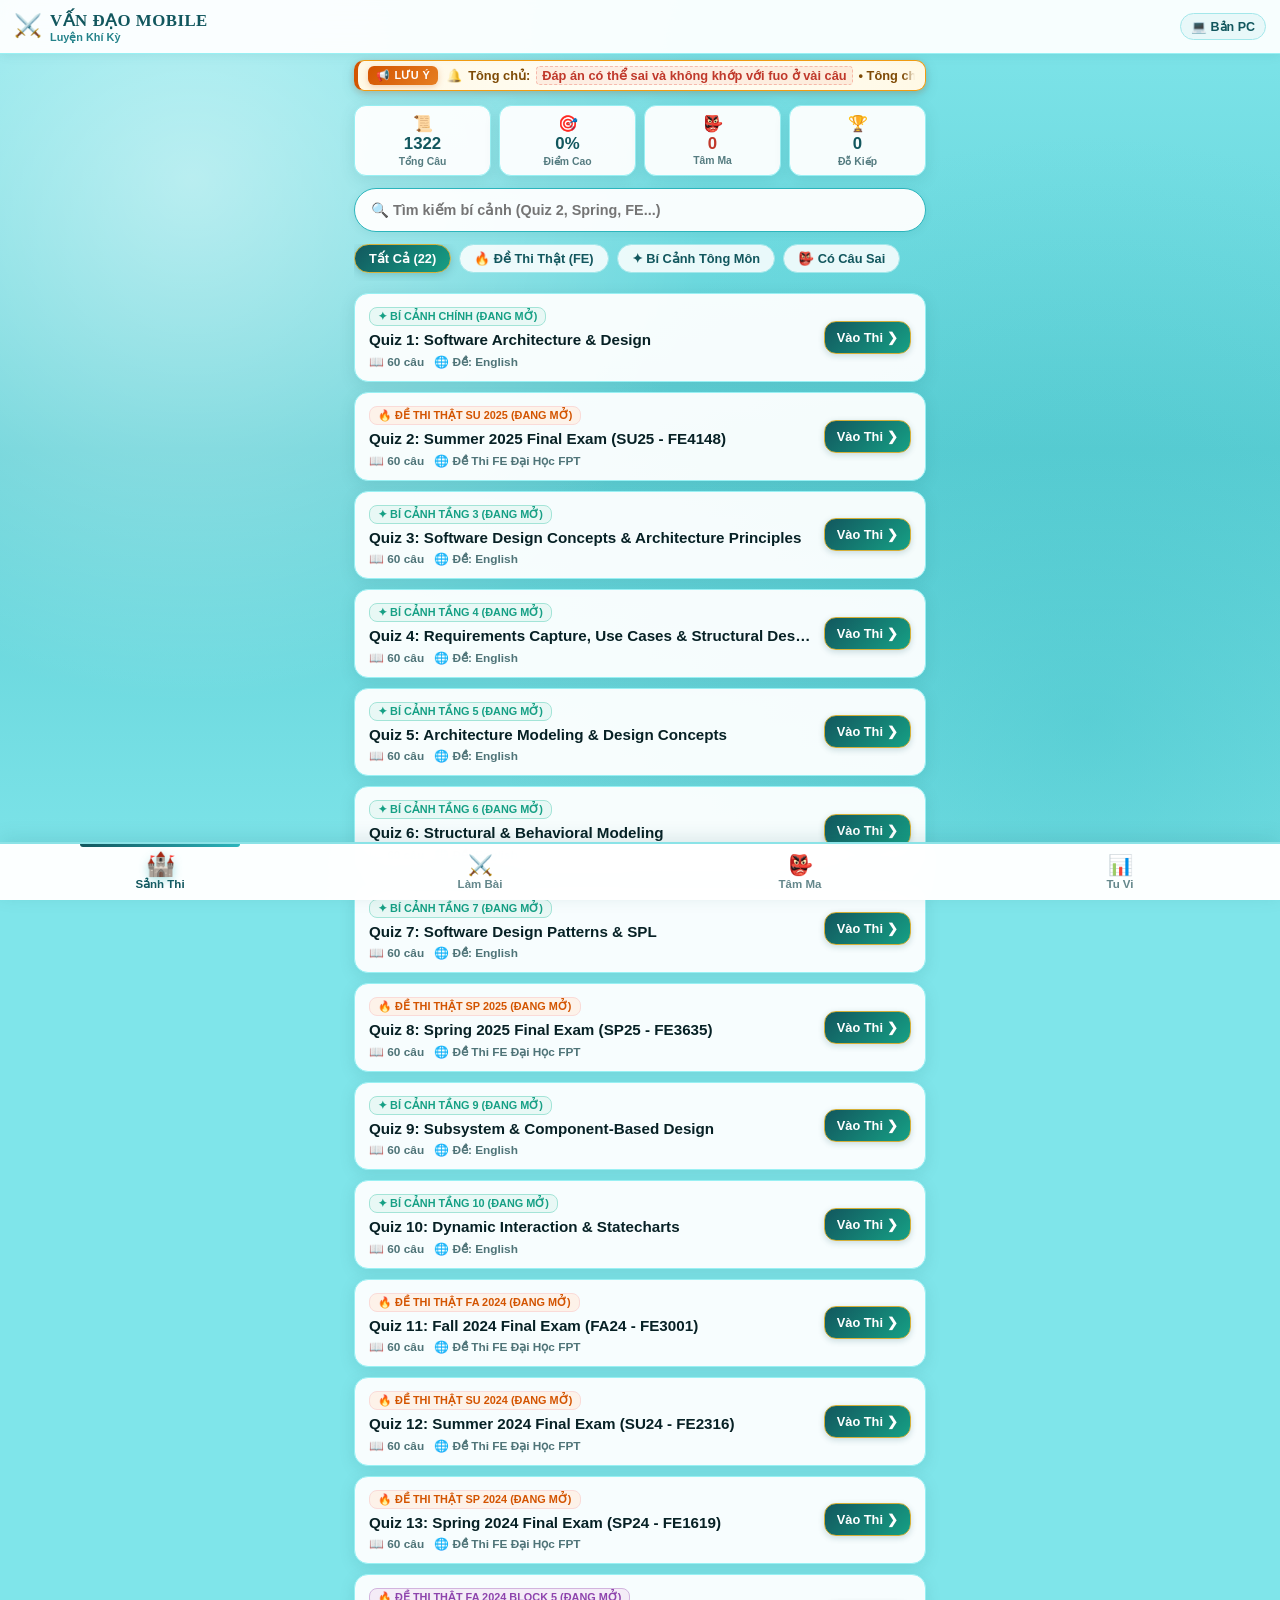
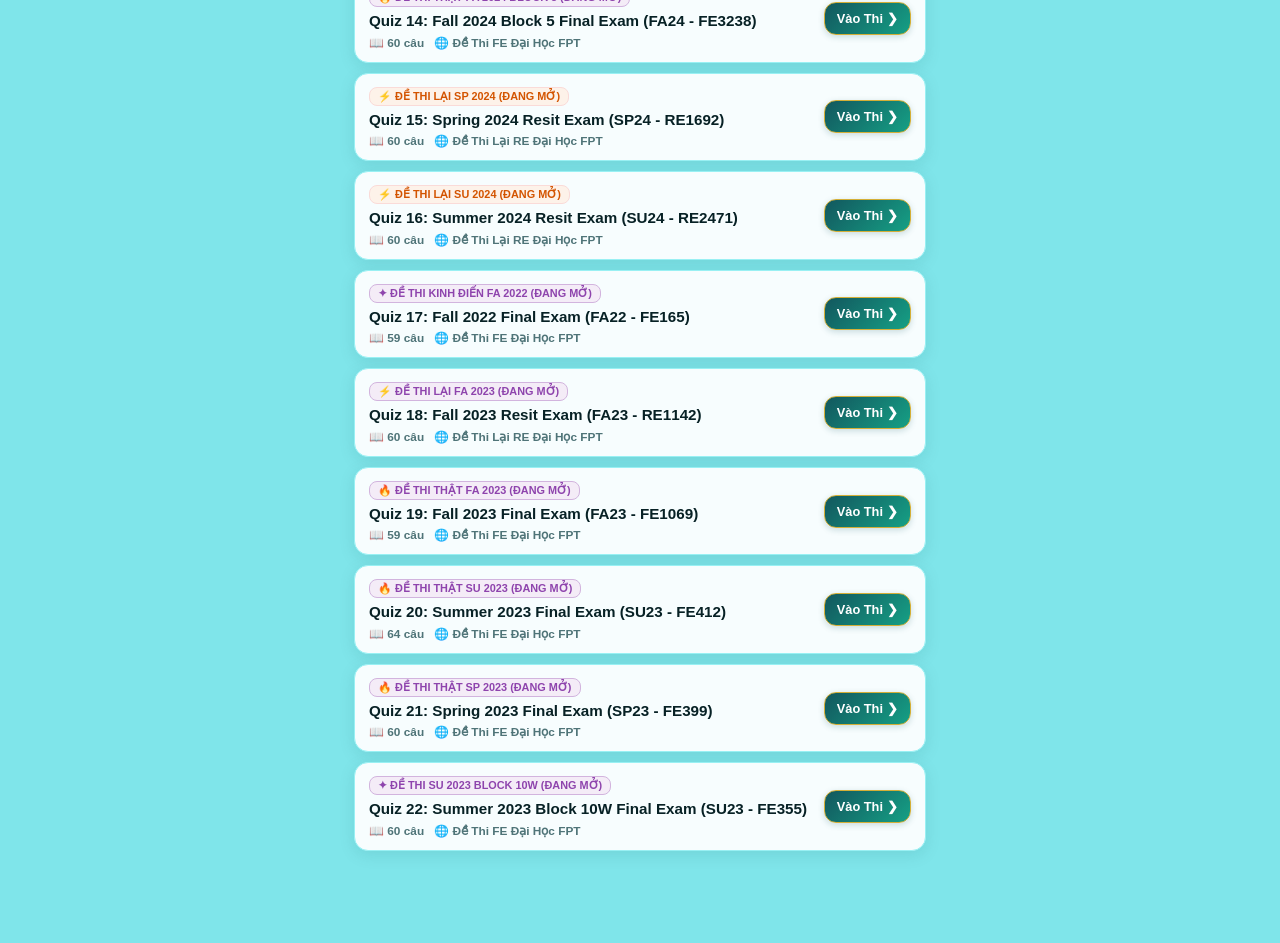
==== commit ac5654f8: "thông báo" ====
--- a/mobile.html
+++ b/mobile.html
@@ -30,9 +30,8 @@
     </div>
 </header>
 
-<!-- MAIN CONTAINER -->
-<main class="m-main-container">
-
+<!-- STICKY TOP TICKER BAR -->
+<div class="m-sticky-ticker-bar">
     <!-- Thông Báo Chữ Chạy Mobile (Daoist Marquee Ticker) -->
     <div class="daoist-ticker-wrap mobile-ticker">
         <div class="daoist-ticker-badge">
@@ -53,6 +52,10 @@
             </div>
         </div>
     </div>
+</div>
+
+<!-- MAIN CONTAINER -->
+<main class="m-main-container">
 
     <!-- ===================================================================
          VIEW 1: SẢNH BÍ CẢNH (LOBBY VIEW)
--- a/mobile.css
+++ b/mobile.css
@@ -193,6 +193,24 @@
 /* ===================================================================
    DAOIST TICKER / MARQUEE ANNOUNCEMENT BAR (THÔNG BÁO CHỮ CHẠY MOBILE)
    =================================================================== */
+.m-sticky-ticker-bar {
+  position: sticky;
+  top: 54px;
+  z-index: 890;
+  padding: 6px 14px 2px;
+  max-width: 600px;
+  margin: 0 auto;
+  box-sizing: border-box;
+  background: transparent;
+  pointer-events: none;
+}
+
+.m-sticky-ticker-bar .daoist-ticker-wrap {
+  pointer-events: auto;
+  margin-bottom: 0;
+  box-shadow: 0 4px 14px rgba(18, 87, 94, 0.16), 0 2px 6px rgba(211, 84, 0, 0.22);
+}
+
 .daoist-ticker-wrap {
   width: 100%;
   display: flex;
@@ -202,12 +220,12 @@
   border-left: 4px solid #d35400;
   border-radius: 10px;
   padding: 5px 10px;
-  margin-bottom: 12px;
-  box-shadow: 0 3px 10px rgba(211, 84, 0, 0.1);
   box-sizing: border-box;
   overflow: hidden;
   position: relative;
   gap: 8px;
+  backdrop-filter: blur(10px);
+  -webkit-backdrop-filter: blur(10px);
 }
 
 .daoist-ticker-badge {
